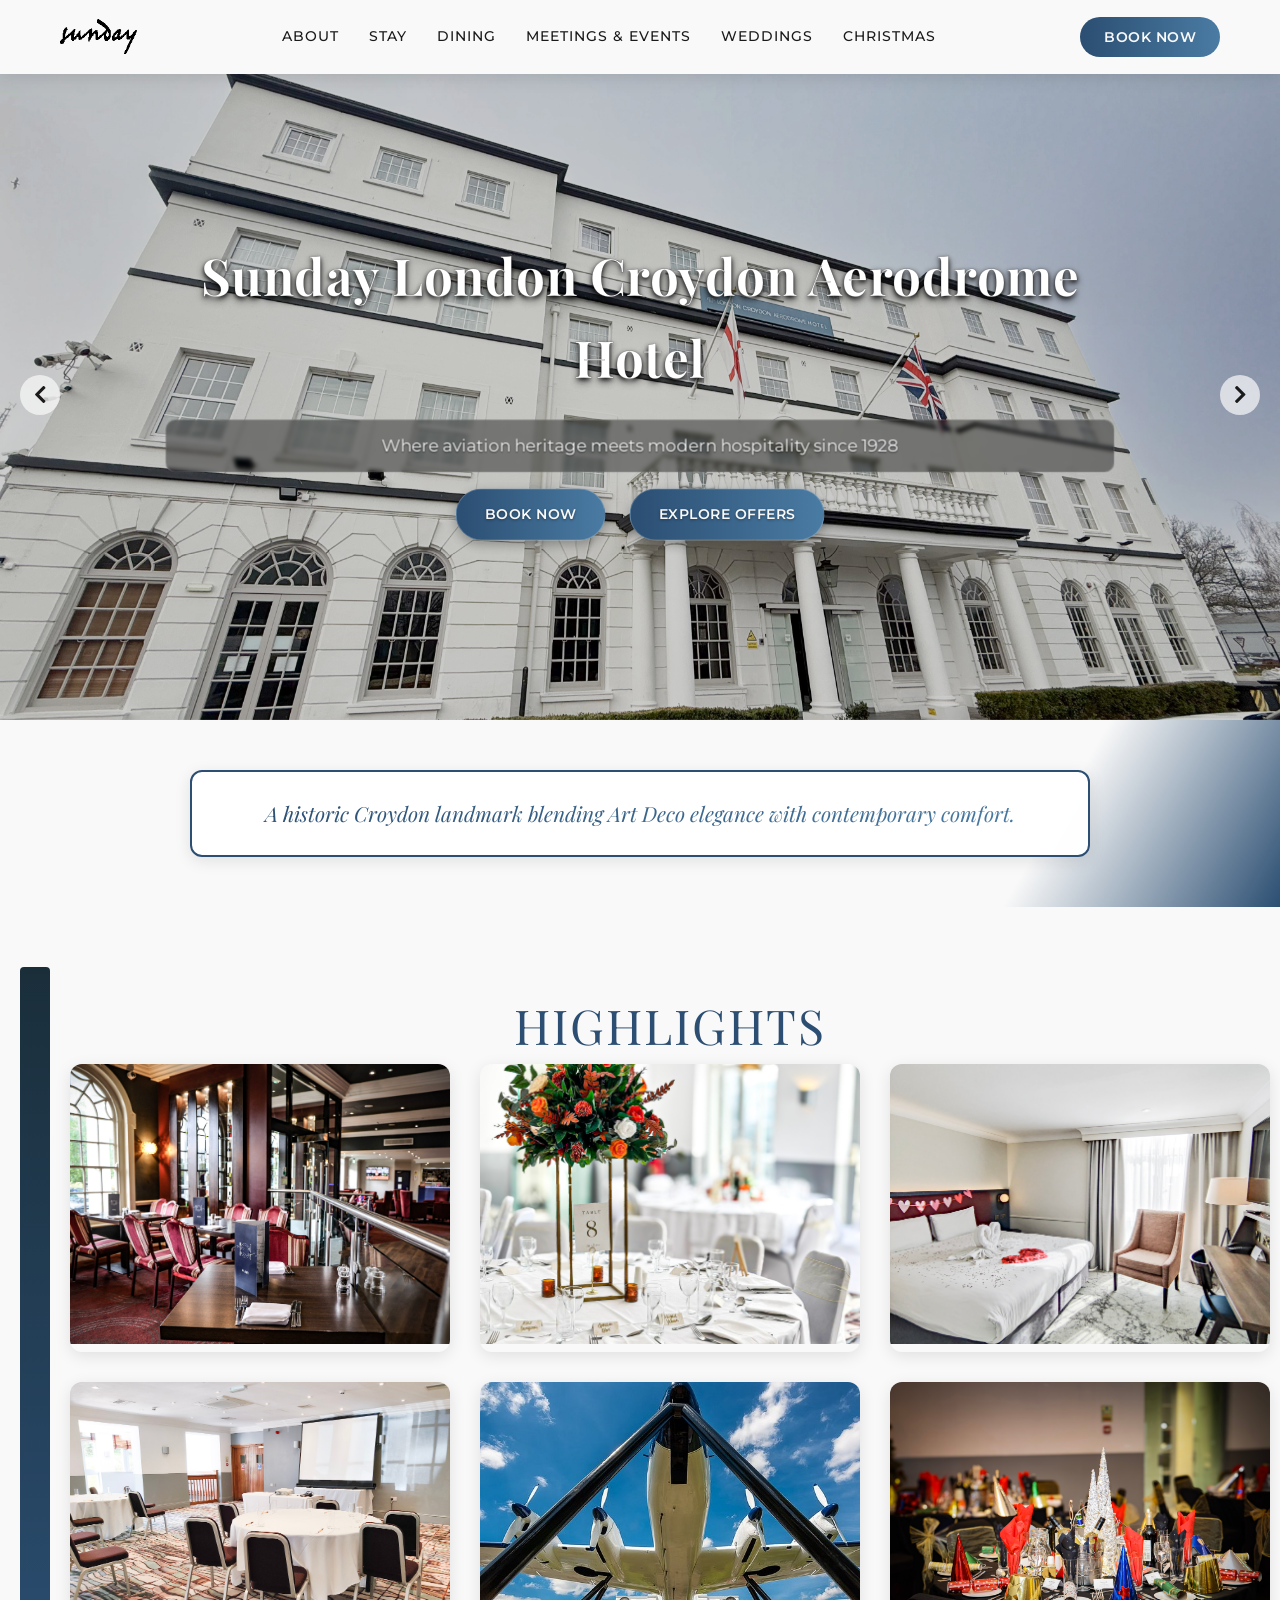
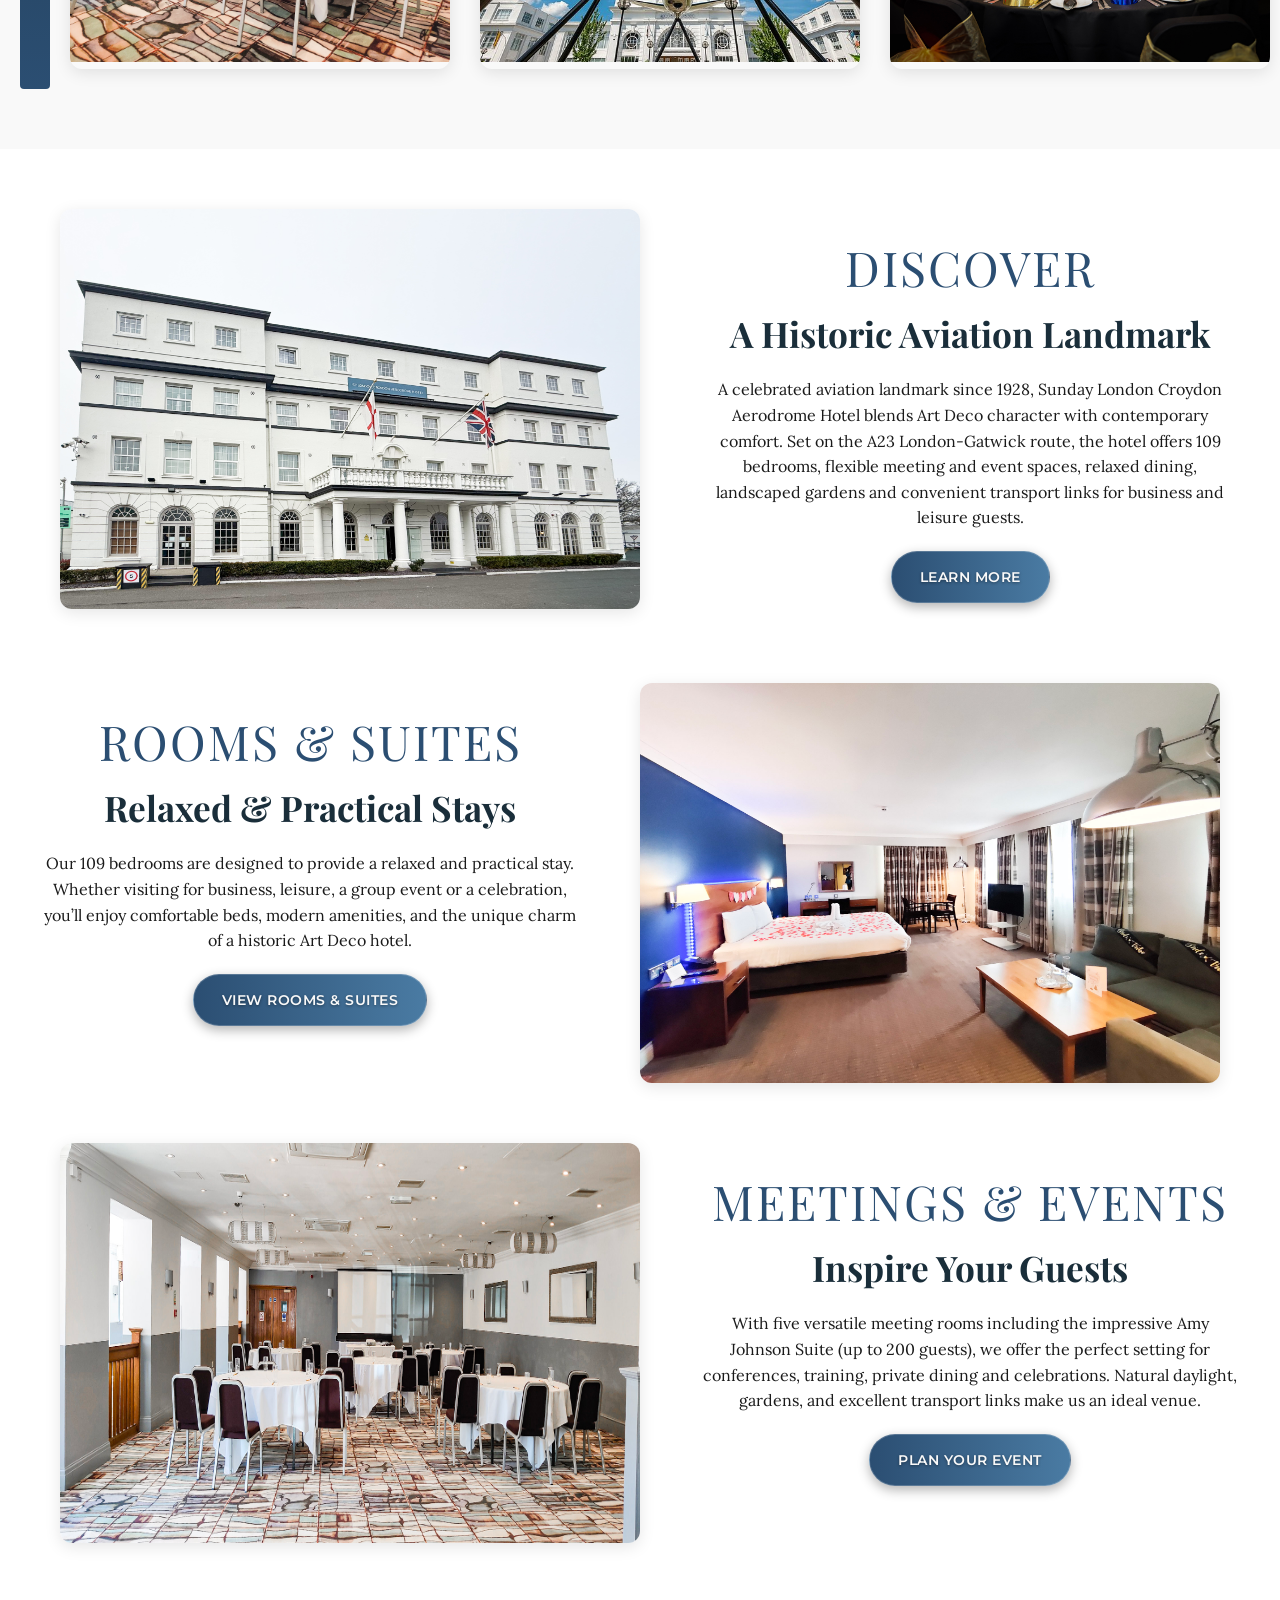
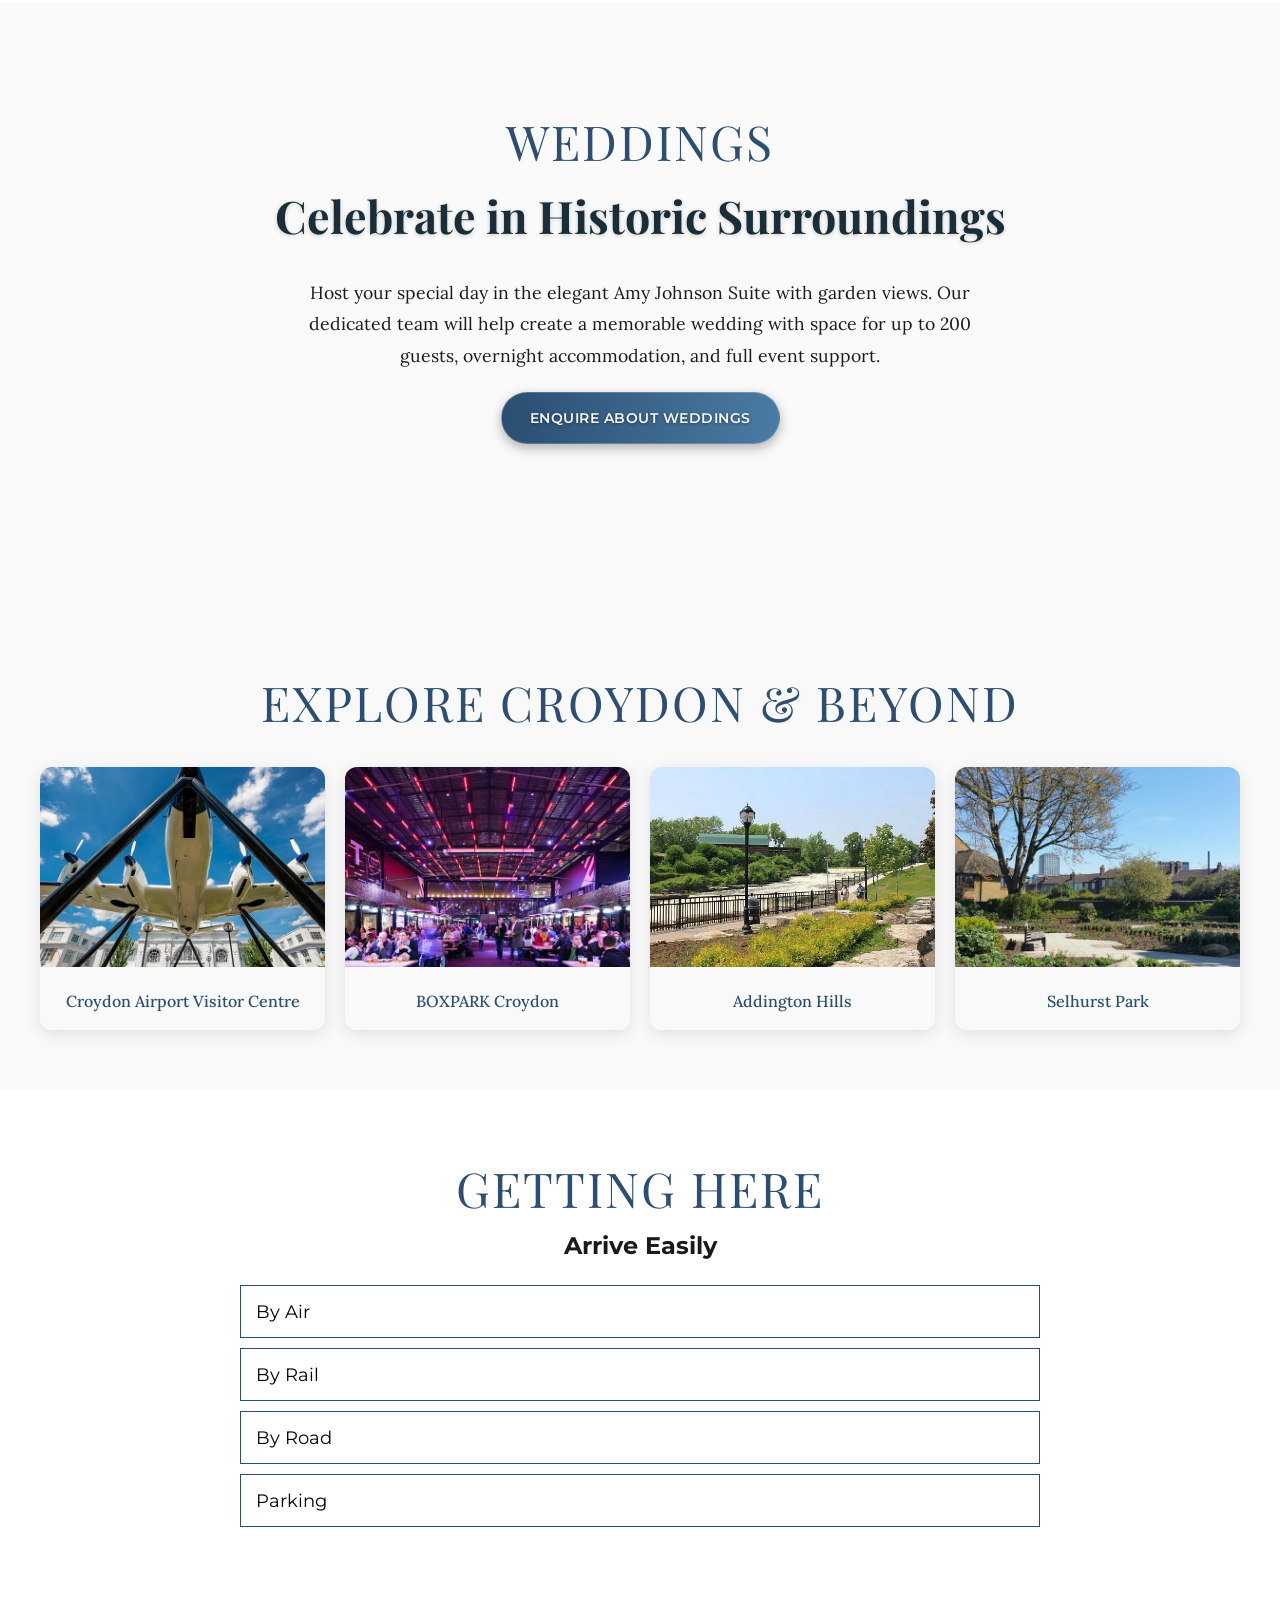
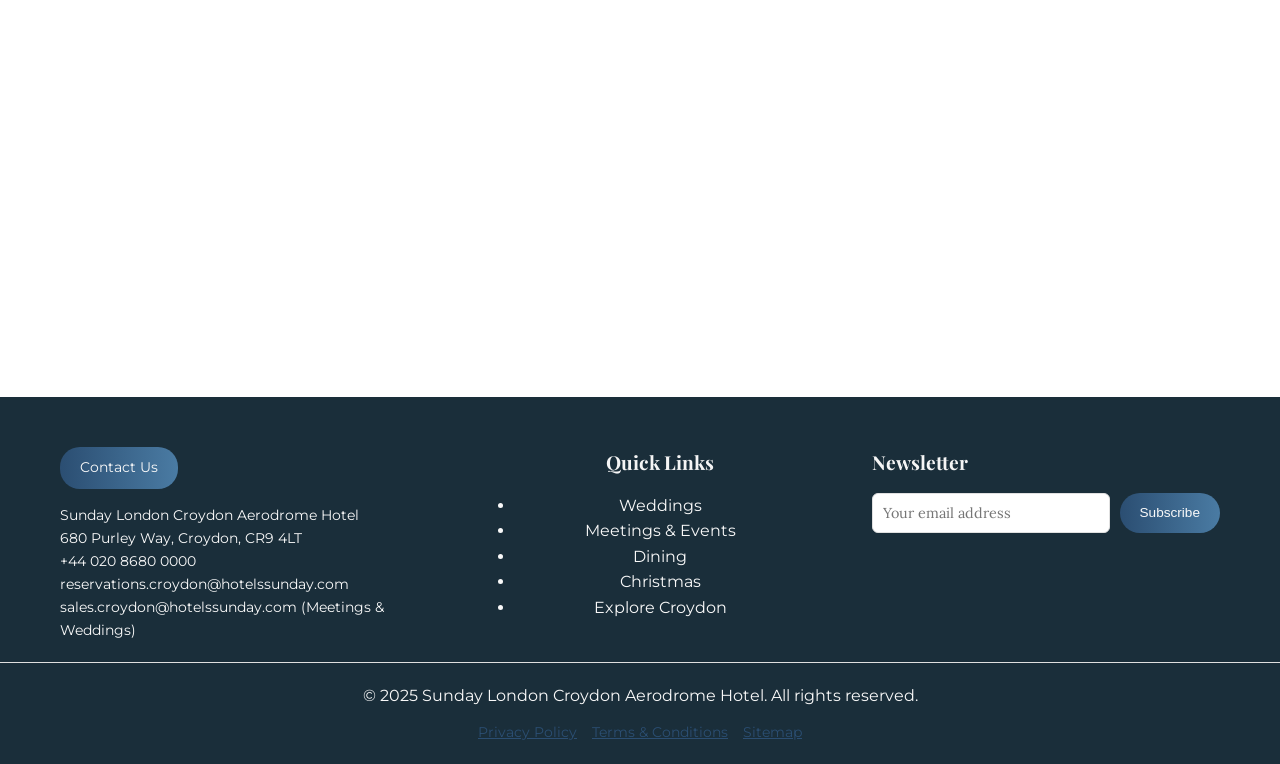
==== index.html @ bb09ae64 "upload" ====
<!doctype html>
<html lang="en">
  <head>
    <meta charset="UTF-8" />
    <meta name="viewport" content="width=device-width, initial-scale=1.0" />
    <meta
      name="description"
      content="Sunday London Croydon Aerodrome Hotel - Historic Art Deco hotel in Croydon since 1928. 109 bedrooms, meetings, events, weddings, dining & excellent transport links to London and Gatwick."
    />
    <meta
      name="keywords"
      content="Sunday London Croydon Aerodrome Hotel, Aerodrome Hotel Croydon, Art Deco Hotel Croydon, Hotels near Gatwick, Meeting Rooms Croydon, Weddings Croydon, Croydon Airport Hotel"
    />
    <meta name="author" content="Sunday London Croydon Aerodrome Hotel" />
    <meta name="robots" content="index, follow" />

    <title>Sunday London Croydon Aerodrome Hotel</title>

    <link rel="stylesheet" href="styles.css" />
    <link
      rel="stylesheet"
      href="https://cdnjs.cloudflare.com/ajax/libs/font-awesome/5.15.4/css/all.min.css"
    />
    <link rel="preconnect" href="https://fonts.googleapis.com" />
    <link rel="preconnect" href="https://fonts.gstatic.com" crossorigin />
    <link
      href="https://fonts.googleapis.com/css2?family=Montserrat:wght@400;500;700&family=Playfair+Display:wght@600&family=Lora:wght@400;500&display=swap"
      rel="stylesheet"
    />

    <!-- Google Analytics -->
    <script
      async
      src="https://www.googletagmanager.com/gtag/js?id=G-XXXXXXXXXX"
    ></script>
    <script>
      window.dataLayer = window.dataLayer || [];
      function gtag() {
        dataLayer.push(arguments);
      }
      gtag("js", new Date());
      gtag("config", "G-XXXXXXXXXX");
    </script>

    <!-- Structured Data -->
    <script type="application/ld+json">
      {
        "@context": "https://schema.org",
        "@type": "Hotel",
        "name": "Sunday London Croydon Aerodrome Hotel",
        "description": "Historic Art Deco hotel in Croydon offering 109 bedrooms, dining, meeting & event spaces.",
        "address": {
          "@type": "PostalAddress",
          "streetAddress": "680 Purley Way",
          "addressLocality": "Croydon",
          "addressRegion": "London",
          "postalCode": "CR9 4LT",
          "addressCountry": "UK"
        },
        "telephone": "+44 020 8680 0000",
        "email": "reservations.croydon@hotelssunday.com",
        "url": "https://aerodromehotel.booksundays.com/"
      }
    </script>
  </head>
  <body>
    <!-- Preloader -->
    <div class="preloader">
      <div class="loader"></div>
    </div>

    <!-- Header -->
    <header class="site-header">
      <div class="header-container">
        <div class="logo">
          <a href="index.html">
            <img
              src="images/output-onlinepngtools.png"
              alt="Sunday London Croydon Aerodrome Hotel Logo"
              loading="lazy"
            />
          </a>
        </div>
        <div class="nav-container">
          <nav class="main-navigation" aria-label="Main Navigation">
            <ul class="nav-menu">
              <li class="has-dropdown">
                <a href="#about" aria-haspopup="true" aria-expanded="false"
                  >About</a
                >
                <ul class="dropdown-menu">
                  <li><a href="about.html">Our Story</a></li>
                  <li><a href="contact.html">Contact Us</a></li>
                  <li><a href="gallery.html">Gallery</a></li>
                  <li><a href="explore.html">Explore</a></li>
                </ul>
              </li>
              <li class="has-dropdown">
                <a href="#stay" aria-haspopup="true" aria-expanded="false"
                  >Stay</a
                >
                <ul class="dropdown-menu">
                  <li><a href="rooms.html">Rooms & Suites</a></li>
                </ul>
              </li>
              <li><a href="dining.html">Dining</a></li>
              <li><a href="meetings.html">Meetings & Events</a></li>
              <li><a href="weddings.html">Weddings</a></li>
              <li><a href="christmas.html">Christmas</a></li>
            </ul>
          </nav>
        </div>
        <div class="nav-book">
          <a
            href="https://booking.emea.hkclients.com/..."
            class="btn-book"
            onclick="
              gtag('event', 'click', {
                event_category: 'Button',
                event_label: 'Book Now',
              })
            "
          >
            Book Now
          </a>
        </div>
        <div
          class="mobile-menu-toggle"
          role="button"
          aria-label="Toggle navigation"
          tabindex="0"
        >
          <span></span><span></span><span></span>
        </div>
      </div>
    </header>

    <!-- Hero Slider -->
    <section id="home" class="hero-slider">
      <div class="slider-container">
        <div class="slide active" data-zoom="active">
          <img
            src="images/Hotel Exterior/Aerodrome Exterior.jpeg"
            alt="Historic Art Deco facade of Sunday London Croydon Aerodrome Hotel"
            loading="lazy"
          />
          <div class="slide-content">
            <h1>Sunday London Croydon Aerodrome Hotel</h1>
            <p>Where aviation heritage meets modern hospitality since 1928</p>
            <a
              href="https://booking.emea.hkclients.com/..."
              class="btn-primary"
              onclick="
                gtag('event', 'click', {
                  event_category: 'Button',
                  event_label: 'Book Now',
                })
              "
              >Book Now</a
            >
            <a href="offers.html" class="btn-primary">Explore Offers</a>
          </div>
        </div>
        <div class="slide" data-zoom>
          <img
            src="images/Amy Johnson Suite/AJ Cabaret set-up/1-IMG_20250701_134028.jpg"
            alt="Amy Johnson Suite Event Space"
            loading="lazy"
          />
          <div class="slide-content">
            <h1>Flexible Event Spaces</h1>
            <p>From intimate meetings to grand celebrations up to 200 guests</p>
            <a href="meetings.html" class="btn-primary">Plan Your Event</a>
          </div>
        </div>
        <div class="slide" data-zoom>
          <img
            src="images/Restaurant/Restaurant 1.jpg"
            alt="Restaurant & Lounge"
            loading="lazy"
          />
          <div class="slide-content">
            <h1>Modern British Dining</h1>
            <p>Relaxed all-day dining in historic surroundings</p>
            <a href="dining.html" class="btn-primary">Explore Dining</a>
          </div>
        </div>
      </div>
      <div class="slider-controls">
        <button class="prev-slide" aria-label="Previous slide">
          <i class="fas fa-chevron-left"></i>
        </button>
        <button class="next-slide" aria-label="Next slide">
          <i class="fas fa-chevron-right"></i>
        </button>
      </div>
      <div class="slider-dots"></div>
    </section>

    <!-- Transition Quote -->
    <section class="section-transition-quote">
      <div class="quote-box">
        <p class="quote-text">
          A historic Croydon landmark blending Art Deco elegance with
          contemporary comfort.
        </p>
      </div>
    </section>

    <!-- Highlights -->
    <section id="explore" class="highlights-showcase">
      <div class="section-label">Highlights</div>
      <div class="highlight-grid">
        <a href="dining.html" class="highlight-card">
          <img
            src="images/Restaurant/45-080A8948.jpg"
            alt="Dining at Aerodrome Hotel"
            loading="lazy"
          />
          <div class="highlight-overlay">
            <h3 class="highlight-title">Dining</h3>
          </div>
        </a>
        <a href="weddings.html" class="highlight-card">
          <img
            src="images/Amy Johnson Suite/AJ Weddings & Parties/Amy Johnson Suite Wedding Decor.jpg"
            alt="Weddings"
            loading="lazy"
          />
          <div class="highlight-overlay">
            <h3 class="highlight-title">Weddings</h3>
          </div>
        </a>
        <a href="rooms.html" class="highlight-card">
          <img
            src="images/Bedrooms/1-IMG_20250526_090211.jpg"
            alt="Rooms & Suites"
            loading="lazy"
          />
          <div class="highlight-overlay">
            <h3 class="highlight-title">Rooms & Suites</h3>
          </div>
        </a>
        <a href="meetings.html" class="highlight-card">
          <img
            src="images/Amy Johnson Suite/AJ Cabaret set-up/12-IMG_20250701_133549.jpg"
            alt="Meetings & Events"
            loading="lazy"
          />
          <div class="highlight-overlay">
            <h3 class="highlight-title">Events</h3>
          </div>
        </a>
        <a href="explore.html" class="highlight-card">
          <img
            src="images/croydon-airport.jpg"
            alt="Local Attractions"
            loading="lazy"
          />
          <div class="highlight-overlay">
            <h3 class="highlight-title">Explore Croydon</h3>
          </div>
        </a>
        <a href="christmas.html" class="highlight-card">
          <img
            src="images/Hotel during Christmas time/Christams decor.jpg"
            alt="Christmas Events"
            loading="lazy"
          />
          <div class="highlight-overlay">
            <h3 class="highlight-title">Christmas Events</h3>
          </div>
        </a>
      </div>
    </section>

    <!-- About Section -->
    <section class="magazine-section" id="about">
      <div class="single-banner">
        <img
          src="images/Hotel Exterior/London Croydon Aerodrome Hotel.jpeg"
          alt="Sunday London Croydon Aerodrome Hotel Exterior"
          loading="lazy"
        />
      </div>
      <div class="magazine-content">
        <div class="section-label">Discover</div>
        <h2>A Historic Aviation Landmark</h2>
        <p>
          A celebrated aviation landmark since 1928, Sunday London Croydon
          Aerodrome Hotel blends Art Deco character with contemporary comfort.
          Set on the A23 London-Gatwick route, the hotel offers 109 bedrooms,
          flexible meeting and event spaces, relaxed dining, landscaped gardens
          and convenient transport links for business and leisure guests.
        </p>
        <a href="about.html" class="btn-primary">Learn More</a>
      </div>
    </section>

    <!-- Rooms Section -->
    <section class="magazine-section reverse" id="rooms">
      <div class="single-banner">
        <img
          src="images/Bedrooms/5-IMG_20250526_092133.jpg"
          alt="Comfortable Hotel Rooms"
          loading="lazy"
        />
      </div>
      <div class="magazine-content">
        <div class="section-label">Rooms & Suites</div>
        <h2>Relaxed & Practical Stays</h2>
        <p>
          Our 109 bedrooms are designed to provide a relaxed and practical stay.
          Whether visiting for business, leisure, a group event or a
          celebration, you’ll enjoy comfortable beds, modern amenities, and the
          unique charm of a historic Art Deco hotel.
        </p>
        <a href="rooms.html" class="btn-primary">View Rooms & Suites</a>
      </div>
    </section>

    <!-- Meetings & Events -->
    <section class="magazine-section" id="events">
      <div class="single-banner">
        <img
          src="images/Amy Johnson Suite/AJ Cabaret set-up/4-IMG_20250701_133920.jpg"
          alt="Amy Johnson Suite"
          loading="lazy"
        />
      </div>
      <div class="magazine-content">
        <div class="section-label">Meetings & Events</div>
        <h2>Inspire Your Guests</h2>
        <p>
          With five versatile meeting rooms including the impressive Amy Johnson
          Suite (up to 200 guests), we offer the perfect setting for
          conferences, training, private dining and celebrations. Natural
          daylight, gardens, and excellent transport links make us an ideal
          venue.
        </p>
        <a href="meetings.html" class="btn-primary">Plan Your Event</a>
      </div>
    </section>

    <!-- Weddings Section -->
    <section class="wedding-section" id="weddings">
      <div class="wedding-content">
        <div class="section-label">Weddings</div>
        <h2>Celebrate in Historic Surroundings</h2>
        <p>
          Host your special day in the elegant Amy Johnson Suite with garden
          views. Our dedicated team will help create a memorable wedding with
          space for up to 200 guests, overnight accommodation, and full event
          support.
        </p>
        <a href="weddings.html" class="btn-primary">Enquire About Weddings</a>
      </div>
    </section>

    <!-- Things To Do -->
    <section id="things" class="things-section">
      <div class="section-label">Explore Croydon & Beyond</div>
      <br />
      <div class="things-grid">
        <div class="thing-card">
          <img
            src="images/croydon-airport.jpg"
            alt="Croydon Airport Visitor Centre"
            loading="lazy"
          />
          <div class="thing-info">
            <a href="#" target="_blank">Croydon Airport Visitor Centre</a>
          </div>
        </div>
        <div class="thing-card">
          <img
            src="images/BOXPARK Croydon.jpg"
            alt="BOXPARK Croydon"
            loading="lazy"
          />
          <div class="thing-info">
            <a href="#" target="_blank">BOXPARK Croydon</a>
          </div>
        </div>
        <div class="thing-card">
          <img
            src="images/Addington Hills.jpg"
            alt="Addington Hills"
            loading="lazy"
          />
          <div class="thing-info">
            <a href="#" target="_blank">Addington Hills</a>
          </div>
        </div>
        <div class="thing-card">
          <img
            src="images/Selhurst Park.jpg"
            alt="Crystal Palace FC"
            loading="lazy"
          />
          <div class="thing-info">
            <a href="#" target="_blank">Selhurst Park</a>
          </div>
        </div>
      </div>
    </section>

    <!-- Transportation -->
    <section class="transportation-section" id="find-us">
      <div class="section-label">Getting Here</div>
      <h2>Arrive Easily</h2>
      <div class="transport-accordion">
        <div class="accordion-item">
          <button class="accordion-toggle" aria-expanded="false">By Air</button>
          <div class="accordion-content">
            <p>
              London Gatwick Airport – approx. 18 miles / 25 minutes by car.
            </p>
          </div>
        </div>
        <div class="accordion-item">
          <button class="accordion-toggle" aria-expanded="false">
            By Rail
          </button>
          <div class="accordion-content">
            <p>Waddon Station (12-min walk) • East Croydon Station (2 miles)</p>
          </div>
        </div>
        <div class="accordion-item">
          <button class="accordion-toggle" aria-expanded="false">
            By Road
          </button>
          <div class="accordion-content">
            <p>
              Directly on the A23 London-Gatwick route. M25 Junction 7
              accessible.
            </p>
          </div>
        </div>
        <div class="accordion-item">
          <button class="accordion-toggle" aria-expanded="false">
            Parking
          </button>
          <div class="accordion-content">
            <p>75 parking spaces available on site.</p>
          </div>
        </div>
      </div>
    </section>

    <!-- Map -->
    <section class="map-container">
      <iframe
        src="https://www.google.com/maps/embed?pb=!1m18!1m12!1m3!1d2489.5!2d-0.118!3d51.38!2m3!1f0!2f0!3f0!3m2!1i1024!2i768!4f13.1!3m3!1m2!1s0x4876063b0b0b0b0b%3A0x1234567890abcdef!2s680%20Purley%20Way%2C%20Croydon%20CR9%204LT!5e0!3m2!1sen!2suk!4v1740000000000"
        width="600"
        height="450"
        style="border: 0"
        allowfullscreen=""
        loading="lazy"
      ></iframe>
    </section>

    <!-- Footer -->
    <footer class="site-footer" id="contact">
      <div class="footer-columns">
        <div class="footer-column contact-column">
          <a href="contact.html" class="footer-button">Contact Us</a>
          <address>
            Sunday London Croydon Aerodrome Hotel<br />
            680 Purley Way, Croydon, CR9 4LT<br />
            <a href="tel:+442086800000">+44 020 8680 0000</a><br />
            <a href="mailto:reservations.croydon@hotelssunday.com"
              >reservations.croydon@hotelssunday.com</a
            ><br />
            <a href="mailto:sales.croydon@hotelssunday.com"
              >sales.croydon@hotelssunday.com</a
            >
            (Meetings & Weddings)
          </address>
        </div>
        <div class="footer-column quick-links-column">
          <h4>Quick Links</h4>
          <ul>
            <li><a href="weddings.html">Weddings</a></li>
            <li><a href="meetings.html">Meetings & Events</a></li>
            <li><a href="dining.html">Dining</a></li>
            <li><a href="christmas.html">Christmas</a></li>
            <li><a href="explore.html">Explore Croydon</a></li>
          </ul>
        </div>
        <div class="footer-column newsletter">
          <h4>Newsletter</h4>
          <form
            action="https://formsubmit.co/sales.croydon@hotelssunday.com"
            method="POST"
            class="newsletter-form"
          >
            <input
              type="email"
              name="email"
              placeholder="Your email address"
              required
              aria-label="Your Email"
            />
            <button type="submit">Subscribe</button>
            <input type="hidden" name="_captcha" value="false" />
            <input
              type="hidden"
              name="_next"
              value="https://aerodromehotel.booksundays.com/newsletter?subscribed=true"
            />
          </form>
        </div>
      </div>
      <div class="footer-bottom">
        <p>
          © 2025 Sunday London Croydon Aerodrome Hotel. All rights reserved.
        </p>
        <ul class="footer-legal">
          <li><a href="privacy.html">Privacy Policy</a></li>
          <li><a href="terms.html">Terms & Conditions</a></li>
          <li><a href="sitemap.html">Sitemap</a></li>
        </ul>
      </div>
    </footer>

    <script src="script.js"></script>
  </body>
</html>
---- styles.css ----
:root {
  --primary-color: #2b4e72;
  --secondary-color: #1a2e3a;
  --accent-color: #d4a373;
  --light-color: #f9f9f9;
  --dark-color: #1a1a1a;
  --border-color: #e0e0e0;
  --transition: all 0.3s ease;
  --shadow-light: 0 4px 16px rgba(0, 0, 0, 0.1);
  --shadow-dark: 0 8px 24px rgba(0, 0, 0, 0.2);
  --header-height: 60px;
}

@import url('https://fonts.googleapis.com/css2?family=Montserrat:wght@400;500;700&family=Playfair+Display:wght@600&family=Lora:wght@400;500&display=swap');

* {
  margin: 0;
  padding: 0;
  box-sizing: border-box;
}

html, body {
  width: 100%;
  max-width: 100vw;
  overflow-x: hidden;
  scroll-behavior: smooth;
}

body {
  font-family: 'Montserrat', sans-serif;
  font-weight: 400;
  font-size: 1rem;
  line-height: 1.6;
  color: var(--dark-color);
  background: white;
  background-attachment: fixed;
  position: relative;
}

/* Preloader */
.preloader {
  position: fixed;
  top: 0;
  left: 0;
  width: 100%;
  height: 100%;
  background: var(--light-color);
  display: flex;
  align-items: center;
  justify-content: center;
  z-index: 9999;
  transition: opacity 0.5s ease;
}

.preloader.hidden {
  opacity: 0;
  pointer-events: none;
}

.loader {
  width: 50px;
  height: 50px;
  border: 5px solid var(--primary-color);
  border-top-color: transparent;
  border-radius: 50%;
  animation: spin 1s linear infinite;
}

@keyframes spin {
  to { transform: rotate(360deg); }
}

/* Header */
.site-header {
  position: fixed;
  top: 0;
  left: 0;
  width: 100%;
  z-index: 1000;
  background: var(--light-color);
  box-shadow: var(--shadow-light);
  transition: var(--transition);
}

.site-header.scrolled {
  background: rgba(249, 249, 249, 0.95);
  backdrop-filter: blur(10px);
}

.header-container {
  display: flex;
  align-items: stretch;
  max-width: 1200px;
  margin: 0 auto;
  padding: 12px 20px;
}

.logo {
  flex: 0 0 auto;
  display: flex;
  align-items: center;
}

.logo img {
  max-height: 35px;
  width: auto;
  object-fit: contain;
  transition: var(--transition);
  margin-top: 7px;
}

.logo img:hover {
  transform: scale(1.1);
  filter: brightness(1.1);
}

.nav-container {
  flex: 1;
  display: flex;
  align-items: center;
  justify-content: center;
}

.nav-menu {
  display: flex;
  list-style: none;
  gap: 30px;
  margin: 0;
  padding: 0;
  align-items: center;
}

.main-navigation ul li a {
  color: var(--dark-color);
  font-weight: 500;
  font-size: 0.9rem;
  text-transform: uppercase;
  letter-spacing: 1px;
  text-decoration: none;
  position: relative;
  display: flex;
  align-items: center;
  height: 100%;
}

.main-navigation ul li a::after {
  content: '';
  position: absolute;
  bottom: -4px;
  left: 0;
  width: 0;
  height: 2px;
  background: var(--primary-color);
  transition: var(--transition);
}

.main-navigation ul li a:hover::after,
.main-navigation ul li a:focus::after {
  width: 100%;
}

.nav-menu li.has-dropdown {
  position: relative;
}

.nav-menu li .dropdown-menu {
  display: none;
  position: absolute;
  top: 100%;
  left: 0;
  background: var(--light-color);
  border: 1px solid var(--border-color);
  min-width: 200px;
  border-radius: 8px;
  box-shadow: var(--shadow-light);
  z-index: 999;
  transform: translateY(10px);
  opacity: 0;
  transition: all 0.4s ease;
  flex-direction: column;
  align-items: flex-start;
  padding: 10px 0;
}

.nav-menu li.has-dropdown:hover .dropdown-menu,
.nav-menu li.has-dropdown:focus-within .dropdown-menu {
  display: flex;
  transform: translateY(0);
  opacity: 1;
}

.nav-menu li .dropdown-menu li {
  width: 100%;
}

.nav-menu li .dropdown-menu a {
  display: block;
  padding: 12px 20px;
  color: var(--dark-color);
  font-weight: 400;
  font-size: 0.85rem;
  text-transform: none;
  letter-spacing: 0.5px;
  transition: var(--transition);
}

.nav-menu li .dropdown-menu a:hover,
.nav-menu li .dropdown-menu a:focus {
  background: var(--accent-color);
  color: var(--light-color);
}

.nav-book {
  display: flex;
  align-items: center;
  margin-left: auto;
}

.nav-book a.btn-book {
  background: linear-gradient(90deg, var(--primary-color), #4a7ba3);
  color: var(--light-color);
  font-size: 0.87rem;
  font-weight: 600;
  text-transform: uppercase;
  letter-spacing: 0.5px;
  text-decoration: none;
  border: none;
  padding: 12px 24px;
  border-radius: 24px;
  position: relative;
  overflow: hidden;
  z-index: 1;
  transition: var(--transition);
  display: flex;
  align-items: center;
  height: 40px;
}

.nav-book a.btn-book:hover,
.nav-book a.btn-book:focus {
  background: linear-gradient(90deg, var(--accent-color), #e8c2a3);
  color: var(--dark-color);
  transform: translateY(-3px);
  box-shadow: var(--shadow-dark);
}

/* Mobile Menu Toggle */
.mobile-menu-toggle {
  display: none;
  flex-direction: column;
  justify-content: center;
  cursor: pointer;
  z-index: 1001;
  width: 40px;
  height: 40px;
  padding: 0;
  margin-left: 10px;
}

.mobile-menu-toggle span {
  width: 30px;
  height: 4px;
  background: var(--accent-color);
  margin: 4px 0;
  transition: var(--transition);
}

.mobile-menu-toggle.active span:nth-child(1) {
  transform: rotate(45deg) translate(5px, 5px);
}

.mobile-menu-toggle.active span:nth-child(2) {
  opacity: 0;
}

.mobile-menu-toggle.active span:nth-child(3) {
  transform: rotate(-45deg) translate(5px, -5px);
}

/* Hero Slider */
.hero-slider {
  position: relative;
  height: calc(100vh - 60px);
  max-height: 650px;
  margin-top: 70px;
  overflow: hidden;
}

.slider-container {
  height: 100%;
  width: 100%;
  position: relative;
}

.slide {
  position: absolute;
  top: 0;
  left: 0;
  width: 100%;
  height: 100%;
  display: none;
  will-change: transform;
}

.slide.active {
  display: block;
}

.slide img {
  width: 100%;
  height: 100%;
  object-fit: cover;
  object-position: center;
  transform: scale(1.05);
  transition: transform 4s ease-in-out;
  will-change: transform;
  image-rendering: -webkit-optimize-contrast;
  image-rendering: crisp-edges;
}

.slide.active img {
  transform: scale(1);
}

.slide::after {
  content: "";
  position: absolute;
  top: 0;
  left: 0;
  width: 100%;
  height: 100%;
  background: rgba(0, 0, 0, 0.2);
  z-index: 1;
}

.slide-content {
  position: absolute;
  top: 38%;
  left: 50%;
  transform: translate(-50%, -30%);
  text-align: center;
  color: var(--light-color);
  width: 999px;
  padding: 25px;
  z-index: 2;
}

.slide-content h1 {
  font-family: 'Playfair Display', serif;
  font-size: clamp(2.5rem, 5vw, 3.2rem);
  font-weight: 700;
  margin-bottom: 20px;
  color: #fff;
  text-align: center;
  text-shadow: 
    0 2px 4px rgba(0, 0, 0, 0.8),
    0 4px 8px rgba(0, 0, 0, 0.6);
  letter-spacing: 0.5px;
  -webkit-text-stroke: 0.5px rgba(0, 0, 0, 0.3);
}

.slide-content p {
  font-family: 'Montserrat', sans-serif;
  font-size: clamp(0.9rem, 1.8vw, 1.05rem);
  background: rgba(0, 0, 0, 0.4);
  color: #f2f2f2;
  padding: 0.75rem 1.25rem;
  border-radius: 10px;
  margin-bottom: 16px;
  line-height: 1.6;
  border: 1px solid rgba(255, 255, 255, 0.15);
  text-shadow: 0 1px 2px rgba(0, 0, 0, 0.6);
  backdrop-filter: blur(2px);
}

.btn-primary {
  margin: 0 10px;
  display: inline-block;
  background: linear-gradient(90deg, var(--primary-color), #4a7ba3);
  color: var(--light-color);
  text-shadow: 0 1px 3px rgba(0, 0, 0, 0.4);
  padding: 14px 28px;
  border-radius: 28px;
  font-size: 0.875rem;
  font-weight: 600;
  text-transform: uppercase;
  letter-spacing: 0.5px;
  box-shadow: 0 4px 12px rgba(0, 0, 0, 0.3);
  border: 1px solid rgba(255, 255, 255, 0.2);
  text-decoration: none;
  transition: var(--transition);
}

.btn-primary:hover,
.btn-primary:focus {
  background: linear-gradient(90deg, var(--accent-color), #e8c2a3);
  color: var(--dark-color);
  transform: translateY(-3px);
  box-shadow: var(--shadow-dark);
}

.slider-controls {
  position: absolute;
  top: 50%;
  width: 100%;
  display: flex;
  justify-content: space-between;
  padding: 0 20px;
  transform: translateY(-50%);
}

.slider-controls button {
  background: rgba(249, 249, 249, 0.7);
  border: none;
  width: 40px;
  height: 40px;
  border-radius: 50%;
  cursor: pointer;
  font-size: 1.25rem;
  color: var(--dark-color);
  transition: var(--transition);
}

.slider-controls button:hover,
.slider-controls button:focus {
  background: var(--light-color);
}

.slider-dots {
  position: absolute;
  bottom: 20px;
  left: 50%;
  transform: translateX(-50%);
  display: flex;
  gap: 8px;
}

.dot {
  width: 10px;
  height: 10px;
  border-radius: 50%;
  background: rgba(249, 249, 249, 0.5);
  cursor: pointer;
  transition: var(--transition);
}

.dot.active {
  background: var(--light-color);
}

/* Section Transition Quote */
.section-transition-quote {
  padding: 50px 20px;
  background: linear-gradient(120deg, var(--light-color) 80%, var(--primary-color) 100%);
  text-align: center;
  position: relative;
  overflow: hidden;
}

.quote-box {
  max-width: 900px;
  margin: 0 auto;
  padding: 25px;
  background: rgba(255, 255, 255, 0.95);
  border-radius: 12px;
  box-shadow: var(--shadow-light);
  border: 2px solid var(--primary-color);
  backdrop-filter: blur(4px);
}

.quote-text {
  font-family: 'Playfair Display', serif;
  font-size: clamp(1rem, 2vw, 1.3rem);
  font-style: italic;
  background: linear-gradient(90deg, var(--primary-color), #4a7ba3);
  background-clip: text;
  -webkit-background-clip: text;
  color: transparent;
}

/* Highlights Showcase */
.highlights-showcase {
  padding: 80px 0 80px 60px;
  background: var(--light-color);
  position: relative;
}

.highlights-showcase::before {
  content: "";
  position: absolute;
  top: 60px;
  left: 20px;
  width: 30px;
  height: calc(100% - 120px);
  background: linear-gradient(180deg, var(--secondary-color), var(--primary-color));
  border-radius: 4px;
}

.section-label {
  font-family: 'Playfair Display', serif;
  font-size: 3rem;
  color: var(--primary-color);
  text-transform: uppercase;
  letter-spacing: 2px;
  text-align: center;
}

.highlight-grid {
  display: grid;
  grid-template-columns: repeat(auto-fit, minmax(280px, 1fr));
  gap: 30px;
  max-width: 1200px;
  margin: 0 auto;
}

.highlight-card {
  border-radius: 12px;
  overflow: hidden;
  box-shadow: var(--shadow-light);
  transition: var(--transition);
  position: relative;
}

.highlight-card:hover {
  transform: translateY(-10px) rotate(2deg);
  box-shadow: var(--shadow-dark);
}

.highlight-card img {
  width: 100%;
  height: 280px;
  object-fit: cover;
  transition: transform 0.5s ease;
}

.highlight-card:hover img {
  transform: scale(1.1);
}

.highlight-overlay {
  position: absolute;
  inset: 0;
  background: linear-gradient(180deg, rgba(43, 78, 114, 0.7), rgba(0, 0, 0, 0.5));
  opacity: 0;
  display: flex;
  align-items: center;
  justify-content: center;
  transition: var(--transition);
}

.highlight-card:hover .highlight-overlay {
  opacity: 1;
}

.highlight-title {
  font-family: 'Playfair Display', serif;
  font-size: clamp(1.3rem, 2vw, 1.6rem);
  color: var(--light-color);
  text-align: center;
}

/* Magazine Sections */
.magazine-section {
  display: flex;
  align-items: flex-start;
  max-width: 1200px;
  margin: 60px auto;
  padding: 0 20px;
  gap: 40px;
}

.magazine-section.reverse {
  flex-direction: row-reverse;
}

.single-banner {
  flex: 0 0 50%; 
  position: relative;
}

.single-banner img {
  width: 100%;
  height: 400px; 
  object-fit: fill; 
  object-position: center;
  border-radius: 12px;
  box-shadow: var(--shadow-light);
  image-rendering: auto; 
  display: block; 
}

.magazine-content {
  flex: 0 0 50%;
  padding: 20px;
  text-align: center;
}

.magazine-content h2 {
  font-family: 'Playfair Display', serif;
  font-size: clamp(1.8rem, 3vw, 2.2rem);
  color: var(--secondary-color);
  margin-bottom: 15px;
}

.magazine-content p {
  font-family: 'Lora', serif;
  font-size: 1rem;
  color: var(--dark-color);
  margin-bottom: 20px;
}

/* Wedding Section */
/* Wedding Section */
.wedding-section {
  padding: 100px 20px;
  background: url('https://images.unsplash.com/photo-1519225421980-715cb0215aed?ixlib=rb-4.0.3&auto=format&fit=crop&w=1920&q=80') no-repeat center center/cover;
  background-attachment: fixed;
  position: relative;
  overflow: hidden;
  /* min-height: 800px; */
}

.wedding-section::before {
  content: '';
  position: absolute;
  top: 0;
  left: 0;
  width: 100%;
  height: 100%;
  background: linear-gradient(180deg, rgba(249, 249, 249, 0.85), rgba(249, 249, 249, 0.9));
  z-index: 1;
}

.wedding-content {
  max-width: 900px;
  margin: 0 auto 60px;
  text-align: center;
  position: relative;
  z-index: 2;
}

.wedding-content h2 {
  font-family: 'Playfair Display', serif;
  font-size: clamp(2.2rem, 4vw, 2.8rem);
  color: var(--secondary-color);
  margin-bottom: 25px;
  text-shadow: 0 1px 4px rgba(0, 0, 0, 0.2);
}

.wedding-content p {
  font-family: 'Lora', serif;
  font-size: 1.1rem;
  color: var(--dark-color);
  line-height: 1.8;
  max-width: 700px;
  margin: 0 auto 20px;
}

.wedding-spaces {
  display: grid;
  grid-template-columns: repeat(auto-fit, minmax(320px, 1fr));
  gap: 40px;
  max-width: 1200px;
  margin: 0 auto 60px;
  position: relative;
  z-index: 2;
}

.wedding-space {
  border-radius: 16px;
  overflow: hidden;
  box-shadow: var(--shadow-light);
  transition: transform 0.4s ease, box-shadow 0.4s ease;
  background: var(--light-color);
}

.wedding-space:hover {
  transform: translateY(-12px) scale(1.02);
  box-shadow: var(--shadow-dark);
}

.wedding-space-image {
  position: relative;
  overflow: hidden;
}

.wedding-space img {
  width: 100%;
  height: 280px;
  object-fit: cover;
  object-position: center;
  image-rendering: auto;
  transition: transform 0.5s ease;
}

.wedding-space:hover img {
  transform: scale(1.1);
}

.wedding-space-content {
  padding: 25px;
  text-align: center;
}

.wedding-space h3 {
  font-family: 'Playfair Display', serif;
  font-size: 1.5rem;
  color: var(--dark-color);
  margin-bottom: 15px;
}

.wedding-space p {
  font-family: 'Lora', serif;
  font-size: 1rem;
  color: var(--dark-color);
  line-height: 1.7;
}


/* Things To Do Section */
.things-section {
  padding: 60px 20px;
  background: var(--light-color);
}

.things-grid {
  display: grid;
  grid-template-columns: repeat(auto-fit, minmax(280px, 1fr));
  gap: 20px;
  max-width: 1200px;
  margin: 0 auto;
}

.thing-card {
  border-radius: 12px;
  overflow: hidden;
  box-shadow: var(--shadow-light);
  transition: var(--transition);
  position: relative;
}

.thing-card:hover {
  transform: translateY(-10px);
  box-shadow: var(--shadow-dark);
}

.thing-card img {
  width: 100%;
  height: 200px;
  object-fit: cover;
  transition: transform 0.5s ease;
}

.thing-card:hover img {
  transform: scale(1.1);
}

.thing-info {
  padding: 15px;
  background: var(--light-color);
  text-align: center;
}

.thing-info a {
  color: var(--primary-color);
  text-decoration: none;
  font-weight: 500;
  font-family: 'Lora', serif;
}

.thing-info a:hover {
  text-decoration: underline;
}

/* Transportation Section */
.transportation-section {
  padding: 60px 20px;
  text-align: center;
}

.transport-accordion {
  max-width: 800px;
  margin: 20px auto;
}

.accordion-item {
  margin-bottom: 10px;
}

.accordion-toggle {
  width: 100%;
  padding: 15px;
  background: #fff;
  border: 1px solid var(--primary-color);
  font-family: 'Montserrat', sans-serif;
  font-size: 1.1rem;
  cursor: pointer;
  text-align: left;
  transition: background 0.3s;
}

.accordion-toggle:hover, .accordion-toggle.active {
  background: var(--primary-color);
  color: #fff;
}

.accordion-content {
  display: none;
  padding: 20px;
  background: #fff;
  border: 1px solid #ddd;
  border-top: none;
  font-family: 'Lora', serif;
}

.accordion-content.active {
  display: block;
}

/* Pet Policy Section */
.pet-policy-section {
  padding: 60px 20px;
  background: var(--light-color);
  text-align: center;
}

.pet-policy-section h2 {
  font-family: 'Playfair Display', serif;
  font-size: clamp(2rem, 3vw, 2.5rem);
  color: var(--secondary-color);
  margin-bottom: 20px;
}

.pet-policy-section p {
  font-family: 'Lora', serif;
  font-size: 1rem;
  max-width: 800px;
  margin: 0 auto 20px;
}


/* Map Section */
.map-container {
  margin: 20px auto;
  max-width: 800px;
  height: 350px;
}

.map-container iframe {
  border-radius: 8px;
  width: 100%;
  height: 100%;
  display: block;
}

/* Footer */
.site-footer {
  padding: 50px 0 20px;
  background: var(--secondary-color);
  color: var(--light-color);
}

.footer-columns {
  display: flex;
  justify-content: space-between;
  gap: 40px;
  max-width: 1200px;
  margin: 0 auto 20px;
  padding: 0 20px;
}

.footer-column.contact-column {
  flex: 0 0 30%;
  margin-right: 40px;
}

.footer-column.quick-links-column {
  flex: 0 0 25%;
  text-align: center;
}

.footer-column.newsletter {
  flex: 0 0 30%;
}

.footer-column h4 {
  font-family: 'Playfair Display', serif;
  font-size: 1.2rem;
  color: whitesmoke;
  margin-bottom: 15px;
}

.footer-column address {
  font-style: normal;
  font-size: 0.9rem;
}

.footer-column a {
  color: var(--light-color);
  text-decoration: none;
  transition: var(--transition);
}

.footer-column a:hover {
  color: var(--accent-color);
}

.footer-button {
  display: inline-block;
  background: linear-gradient(90deg, var(--primary-color), #4a7ba3);
  color: var(--light-color);
  padding: 10px 20px;
  border-radius: 20px;
  font-size: 0.85rem;
  margin-bottom: 15px;
}

.newsletter-form {
  display: flex;
  gap: 10px;
}

.newsletter-form input {
  padding: 10px;
  border: 1px solid var(--border-color);
  border-radius: 6px;
  font-family: 'Lora', serif;
  font-size: 0.9rem;
  flex: 1;
}

.newsletter-form button {
  background: linear-gradient(90deg, var(--primary-color), #4a7ba3);
  color: var(--light-color);
  padding: 10px 20px;
  border-radius: 20px;
  font-size: 0.85rem;
  border: none;
  cursor: pointer;
  transition: var(--transition);
}

.newsletter-form button:hover,
.newsletter-form button:focus {
  background: linear-gradient(90deg, var(--accent-color), #e8c2a3);
  color: var(--dark-color);
}

.footer-bottom {
  text-align: center;
  padding-top: 20px;
  border-top: 1px solid var(--border-color);
}

.footer-legal {
  list-style: none;
  display: flex;
  justify-content: center;
  gap: 15px;
  margin-top: 10px;
}

.footer-legal a {
  font-size: 0.85rem;
  color: var(--primary-color);
}

/* Responsive Styles */
@media (max-width: 992px) {
  .highlight-grid,
  .things-grid {
    grid-template-columns: repeat(auto-fit, minmax(250px, 1fr));
  }

  .magazine-section {
    flex-direction: column;
    align-items: center;
  }

  .magazine-section.reverse {
    flex-direction: column;
  }

  .magazine-content {
    flex: 0 0 100%;
    padding: 15px;
  }

  .magazine-content h2 {
    font-size: clamp(1.6rem, 2.8vw, 2rem);
  }

  .magazine-content p {
    font-size: 0.95rem;
  }

  .footer-columns {
    flex-direction: column;
    align-items: center;
    text-align: center;
  }

  .footer-column.contact-column {
    margin-right: 0;
  }

  .footer-column.quick-links-column {
    margin: 20px 0;
  }
}

@media (max-width: 768px) {
  .header-container {
    flex-wrap: wrap;
    justify-content: space-between;
    padding: 0 15px;
    height: auto;
    min-height: var(--header-height);
  }

  .nav-container {
    display: none;
    position: fixed;
    top: 0;
    left: 0;
    width: 100%;
    height: 100vh;
    background: var(--light-color);
    padding: 80px 20px;
    z-index: 1000;
  }

  .nav-container.active {
    display: block;
  }

  .nav-menu {
    flex-direction: column;
    align-items: center;
    gap: 20px;
    margin-left: 0;
  }

  .nav-menu li .dropdown-menu {
    position: static;
    width: 100%;
    transform: translateY(0);
    opacity: 1;
    display: none;
    border: none;
    box-shadow: none;
    background: transparent;
    padding: 10px 0;
  }

  .nav-menu li.has-dropdown.active .dropdown-menu {
    display: flex;
  }

  .nav-menu li .dropdown-menu a {
    text-align: center;
    padding: 10px 15px;
    font-size: 0.9rem;
  }

  .nav-book {
    margin: 10px auto;
    text-align: center;
  }

  .nav-book a.btn-book {
    width: 100%;
    max-width: 200px;
    padding: 10px 24px;
    height: 40px;
  }

  .mobile-menu-toggle {
    display: flex;
  }

  .slide-content {
    padding: 15px;
    background: rgba(0, 0, 0, 0.55);
    width: 90vw;
  }

  .slide-content h1 {
    font-size: clamp(1.5rem, 3vw, 1.75rem);
    text-shadow: 0 2px 5px rgba(0, 0, 0, 0.7);
    -webkit-text-stroke: 0.3px rgba(0, 0, 0, 0.3);
  }

  .slide-content p {
    font-size: clamp(0.75rem, 1.5vw, 0.875rem);
    padding: 10px 15px;
    text-shadow: 0 2px 4px rgba(0, 0, 0, 0.6);
    background: rgba(0, 0, 0, 0.6);
  }

  .btn-primary {
    padding: 10px 20px;
    font-size: 0.75rem;
    text-shadow: 0 1px 2px rgba(0, 0, 0, 0.4);
  }
}

@media (max-width: 600px) {
  .slide-content h1 {
    font-size: clamp(1.5rem, 3vw, 1.75rem);
    text-shadow: 0 2px 5px rgba(0, 0, 0, 0.7);
    -webkit-text-stroke: 0.3px rgba(0, 0, 0, 0.3);
  }

  .slide-content p {
    font-size: clamp(0.75rem, 1.5vw, 0.875rem);
    padding: 10px 15px;
    text-shadow: 0 2px 4px rgba(0, 0, 0, 0.6);
    background: rgba(0, 0, 0, 0.6);
  }

  .btn-primary {
    padding: 10px 20px;
    font-size: 0.75rem;
    text-shadow: 0 1px 2px rgba(0, 0, 0, 0.4);
  }
}

/* Modal Styles */
.modal {
  position: fixed;
  top: 0;
  left: 0;
  width: 100%;
  height: 100%;
  background: rgba(0, 0, 0, 0.8);
  display: none;
  align-items: center;
  justify-content: center;
  z-index: 1000;
}

.modal.active {
  display: flex;
}

.modal-content {
  background: var(--light-color);
  padding: 20px;
  border-radius: 12px;
  max-width: 90%;
  max-height: 90%;
  overflow: auto;
  position: relative;
  text-align: center;
}

.modal-content img {
  max-width: 100%;
  height: auto;
}

.modal-content p {
  font-family: 'Lora', serif;
  font-size: 1rem;
  color: var(--dark-color);
  margin: 15px 0;
}

.modal-content button {
  margin-top: 15px;
  background: var(--primary-color);
  color: var(--light-color);
  padding: 10px 20px;
  border-radius: 20px;
  border: none;
  cursor: pointer;
  transition: var(--transition);
}

.modal-content button:hover,
.modal-content button:focus {
  background: var(--accent-color);
  color: var(--dark-color);
}
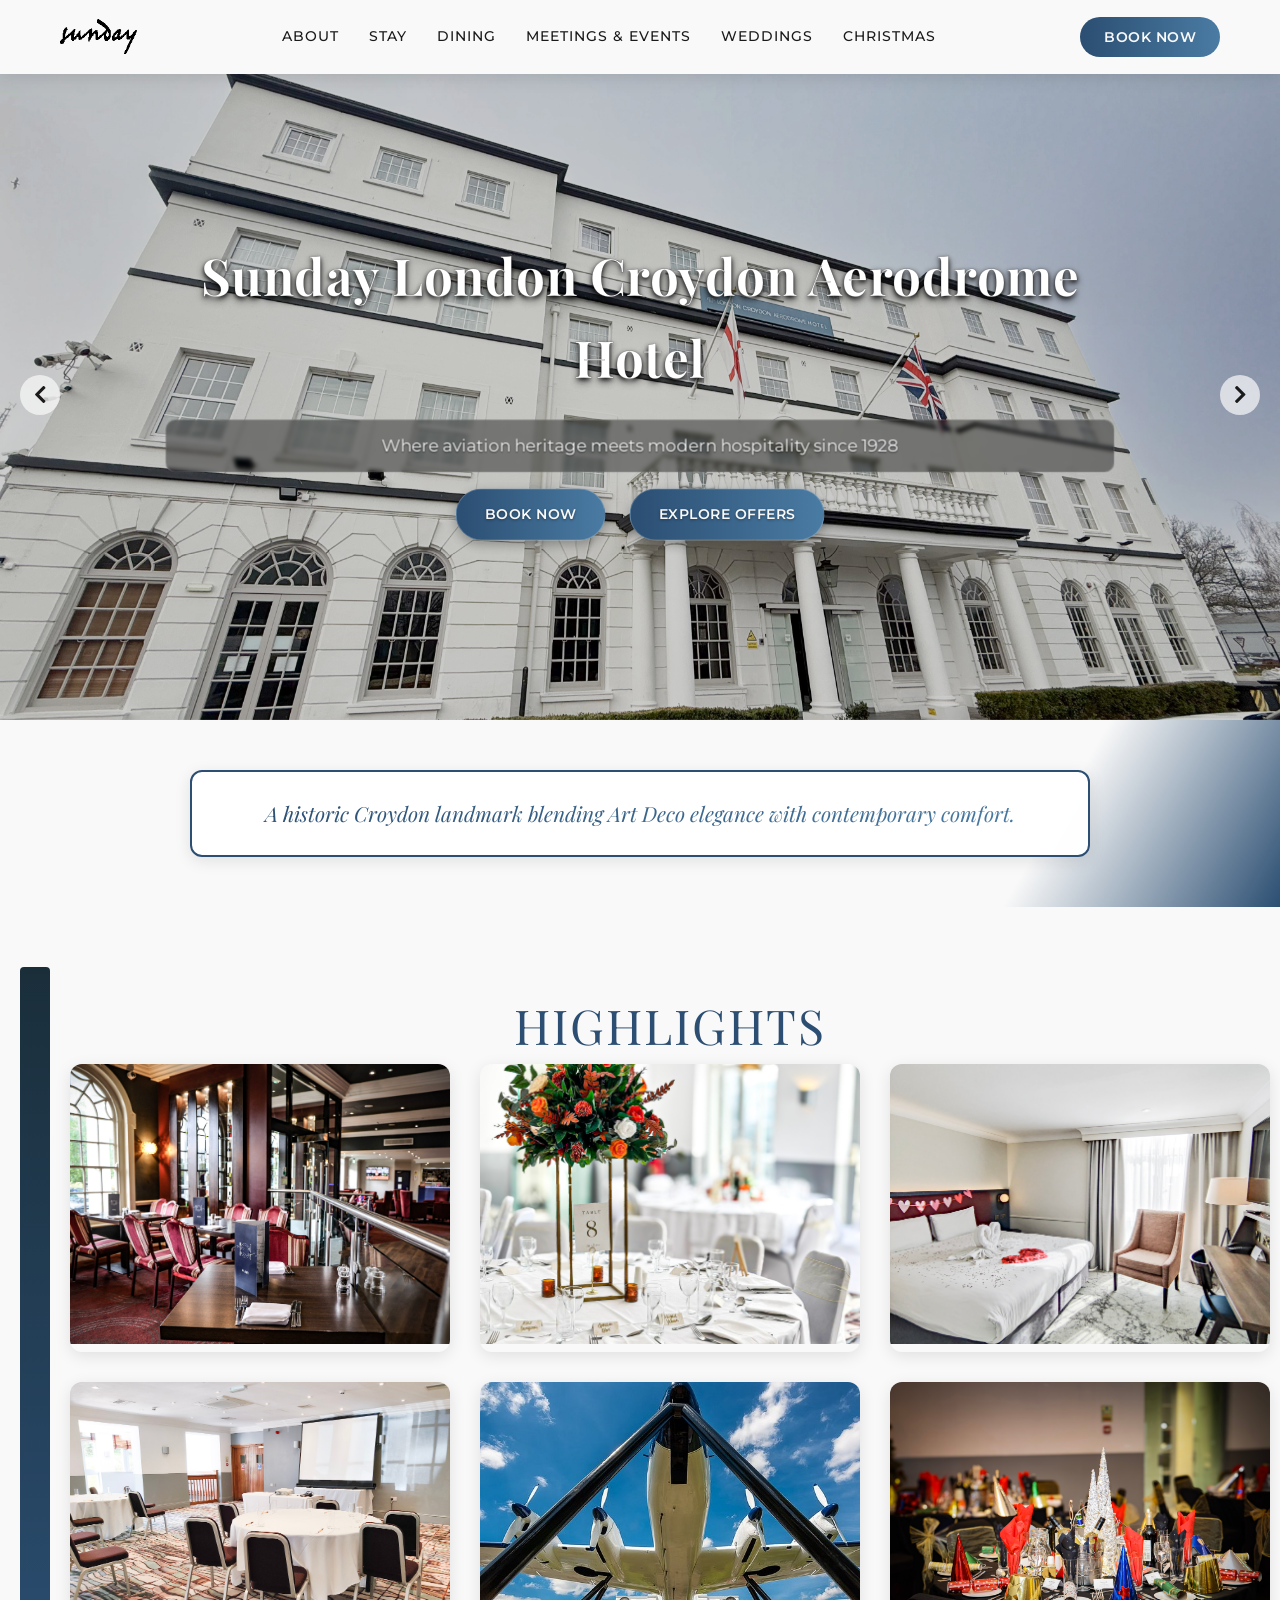
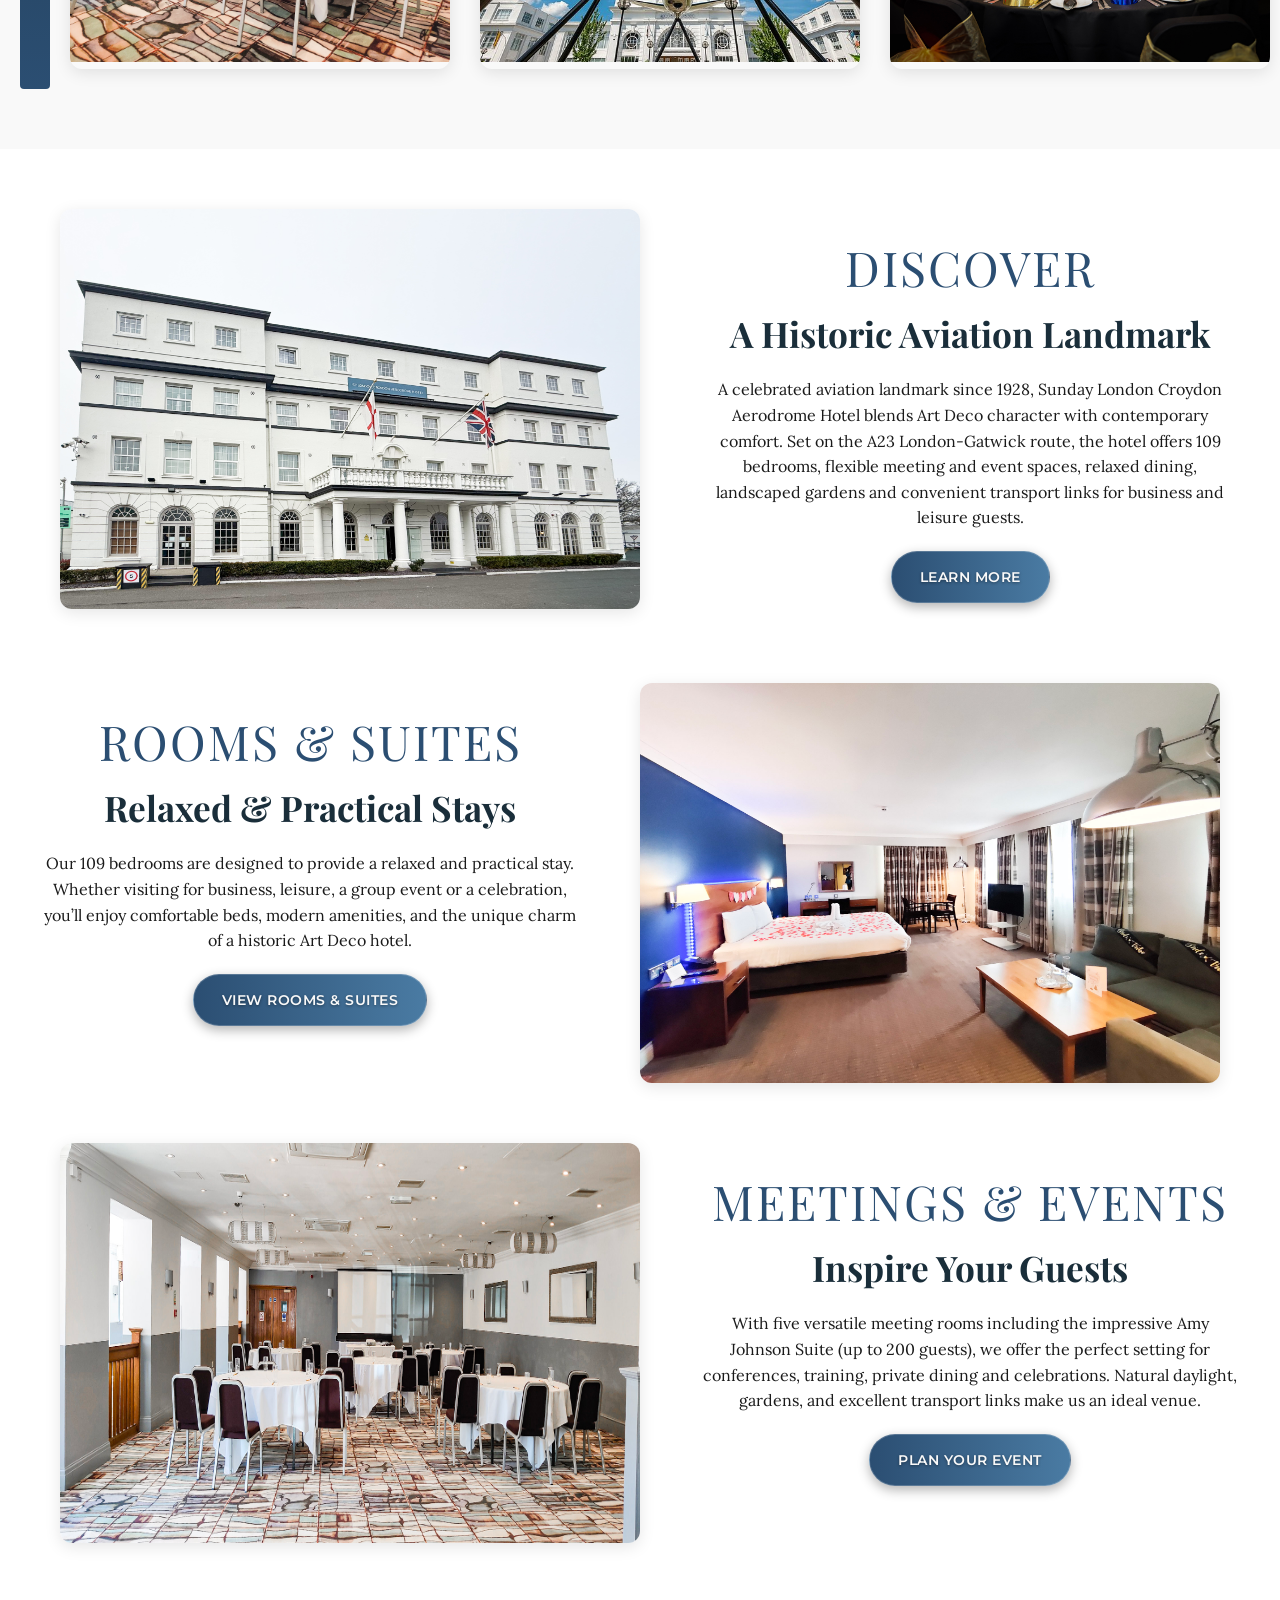
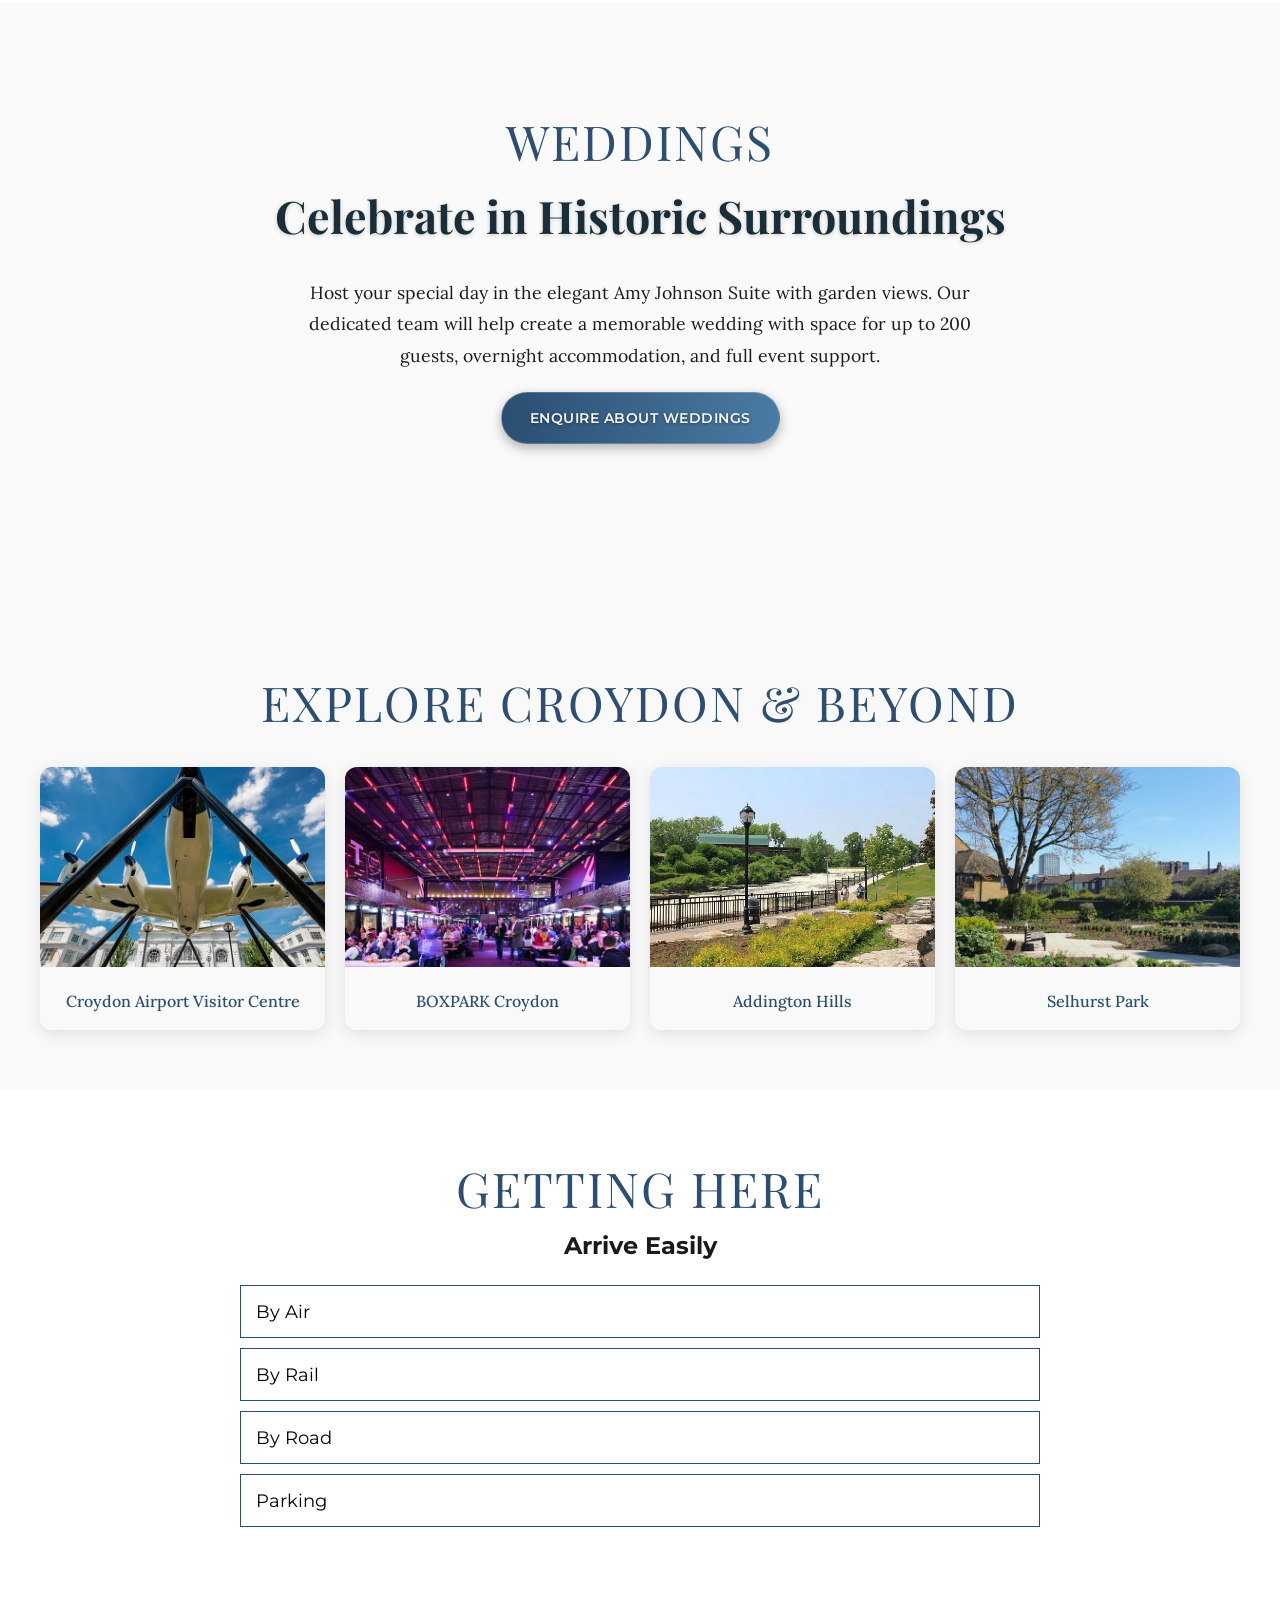
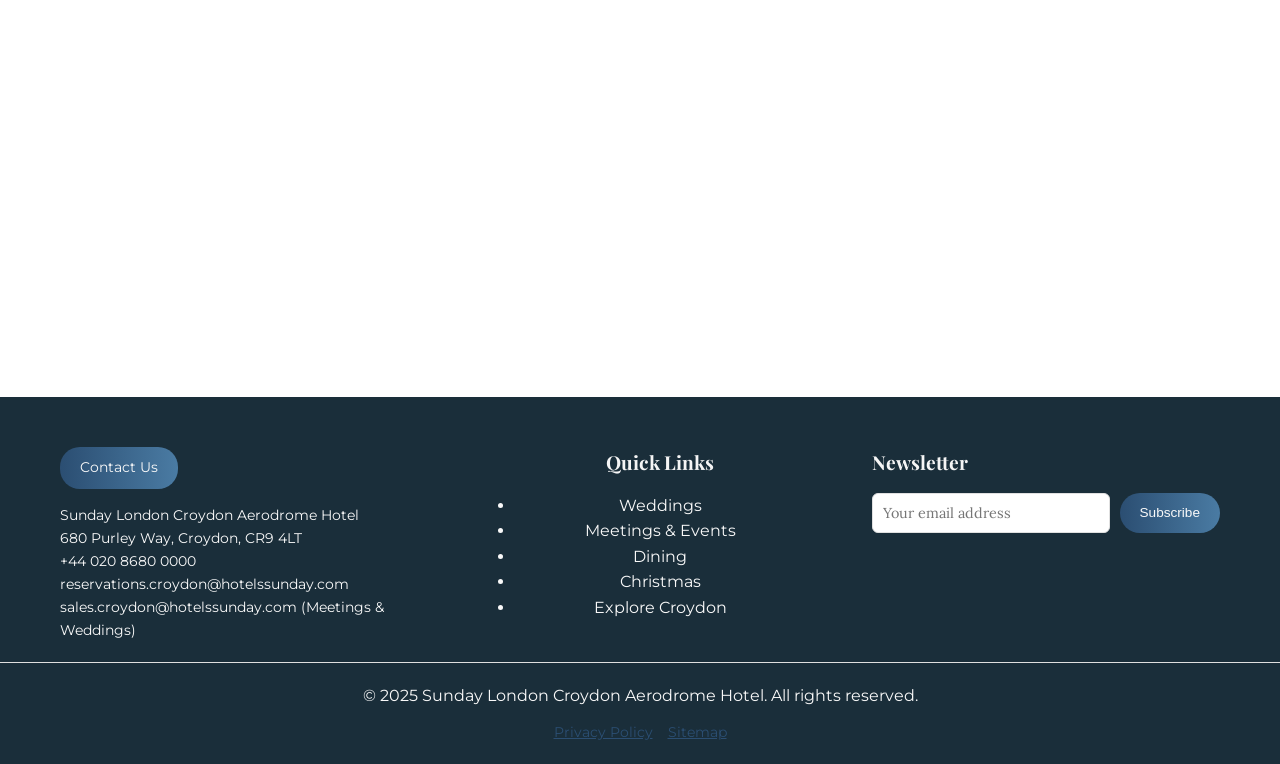
==== commit 3db88e25: "update" ====
--- a/index.html
+++ b/index.html
@@ -112,7 +112,7 @@
         </div>
         <div class="nav-book">
           <a
-            href="https://booking.emea.hkclients.com/..."
+            href="https://booking.emea.hkclients.com/index.html#/booking/search?pc=ENSCN001&property_id=538d4b59-6581-4633-9ca7-206d6b80319e"
             class="btn-book"
             onclick="
               gtag('event', 'click', {
@@ -148,7 +148,7 @@
             <h1>Sunday London Croydon Aerodrome Hotel</h1>
             <p>Where aviation heritage meets modern hospitality since 1928</p>
             <a
-              href="https://booking.emea.hkclients.com/..."
+              href="https://booking.emea.hkclients.com/index.html#/booking/search?pc=ENSCN001&property_id=538d4b59-6581-4633-9ca7-206d6b80319e"
               class="btn-primary"
               onclick="
                 gtag('event', 'click', {
@@ -518,8 +518,8 @@
         </p>
         <ul class="footer-legal">
           <li><a href="privacy.html">Privacy Policy</a></li>
-          <li><a href="terms.html">Terms & Conditions</a></li>
-          <li><a href="sitemap.html">Sitemap</a></li>
+          <!-- <li><a href="terms.html">Terms & Conditions</a></li> -->
+          <li><a href="sitemap.xml">Sitemap</a></li>
         </ul>
       </div>
     </footer>
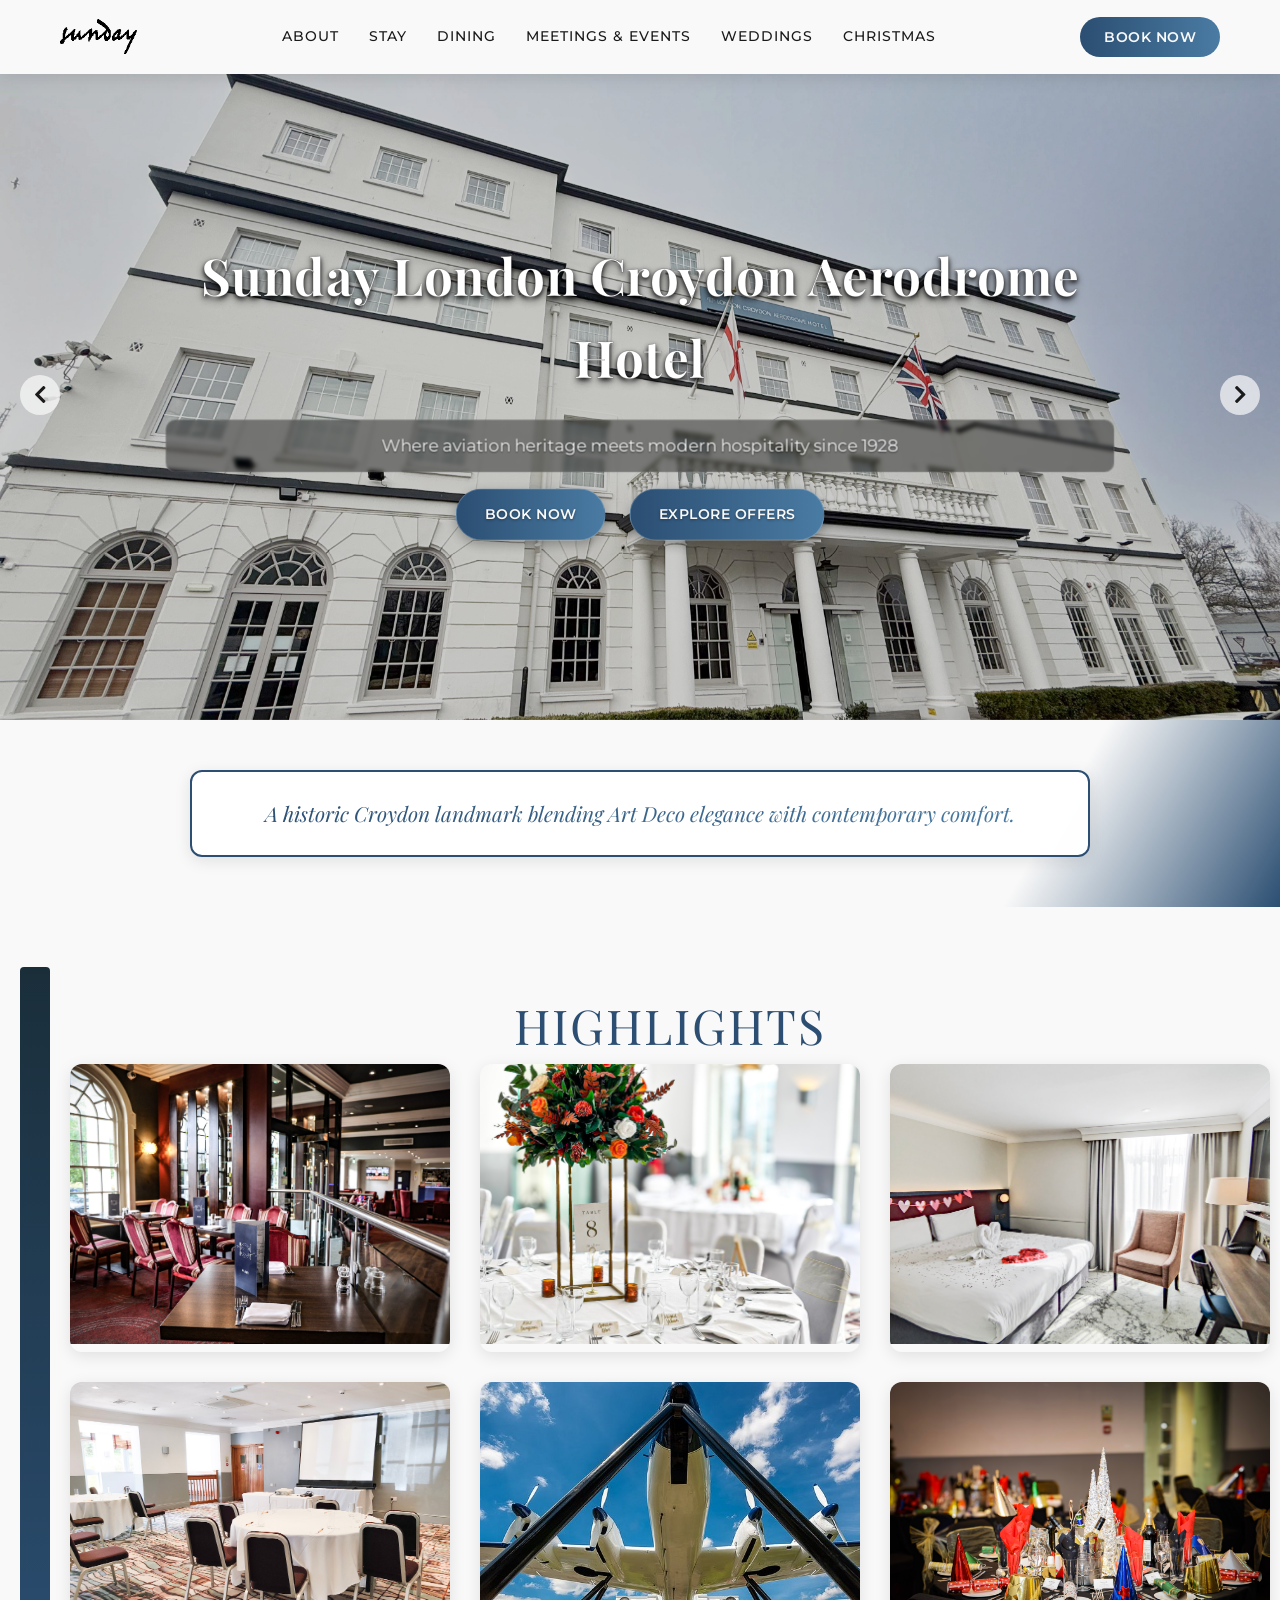
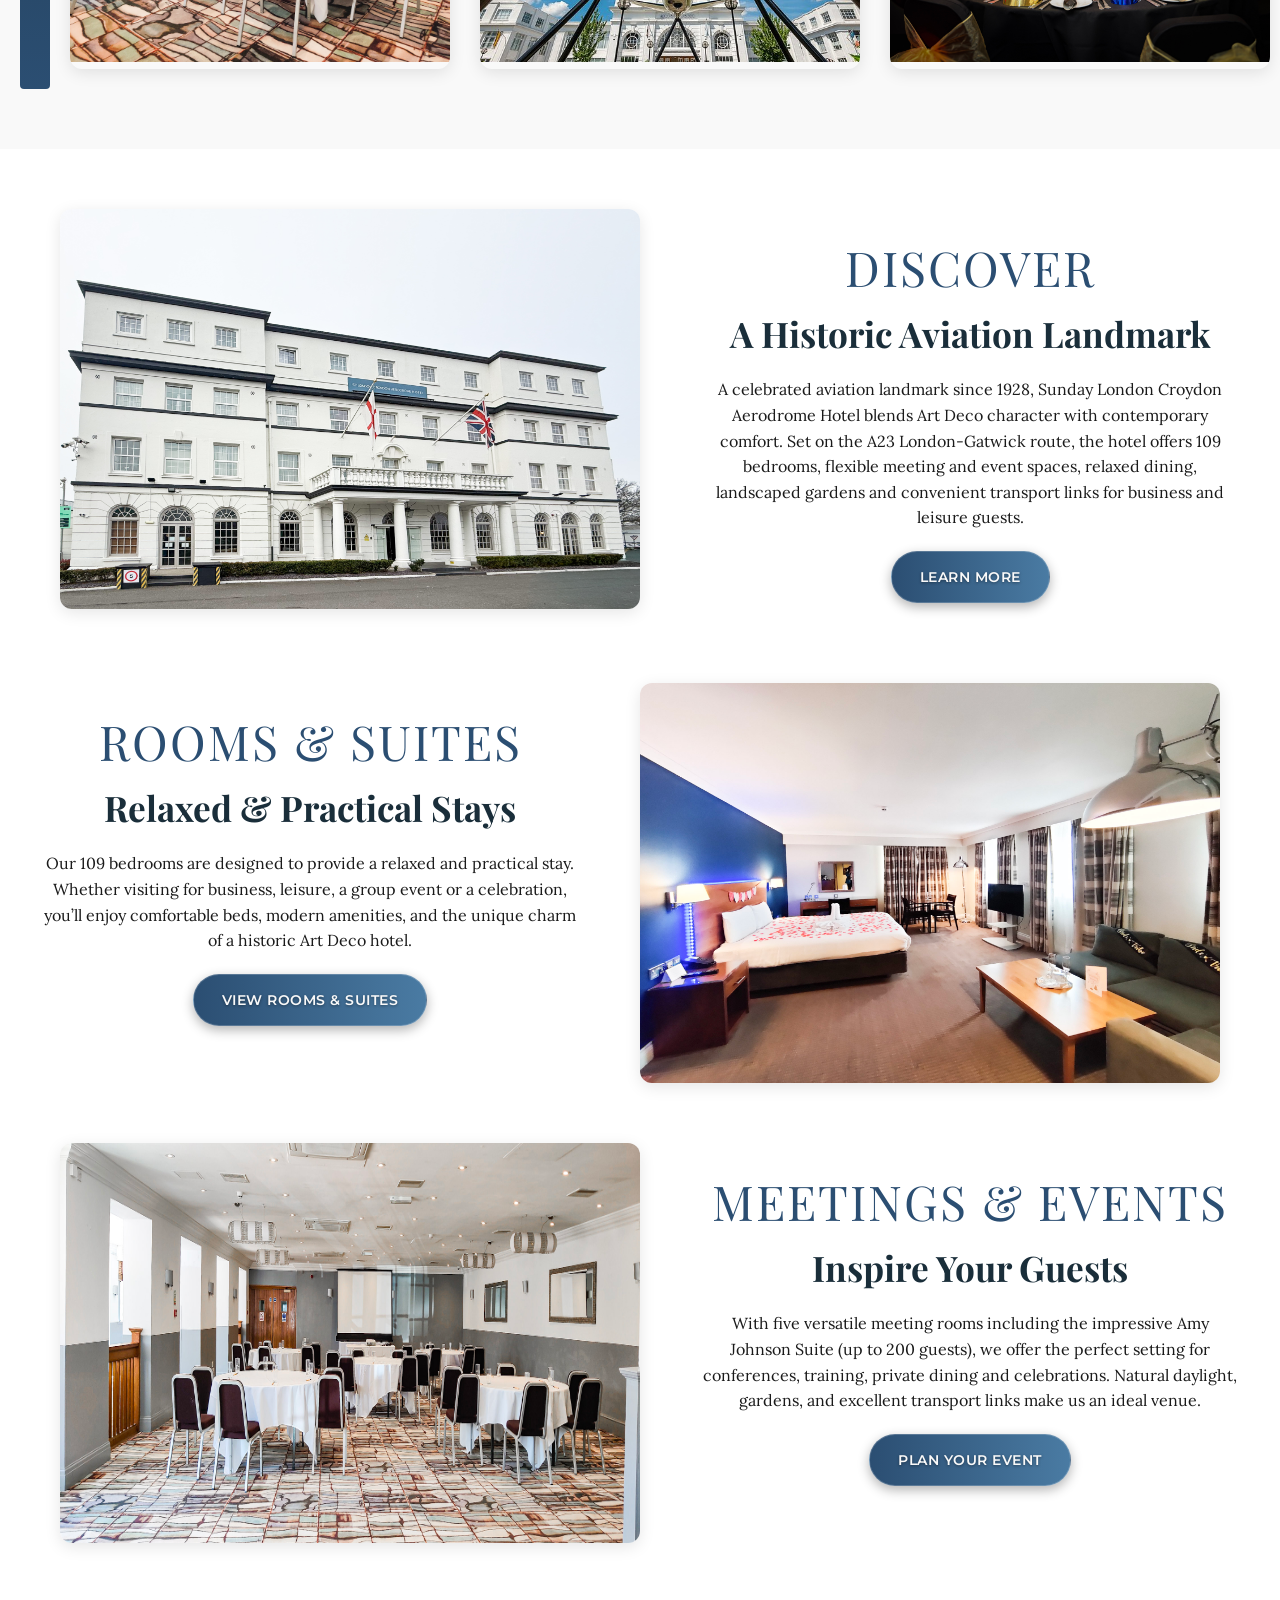
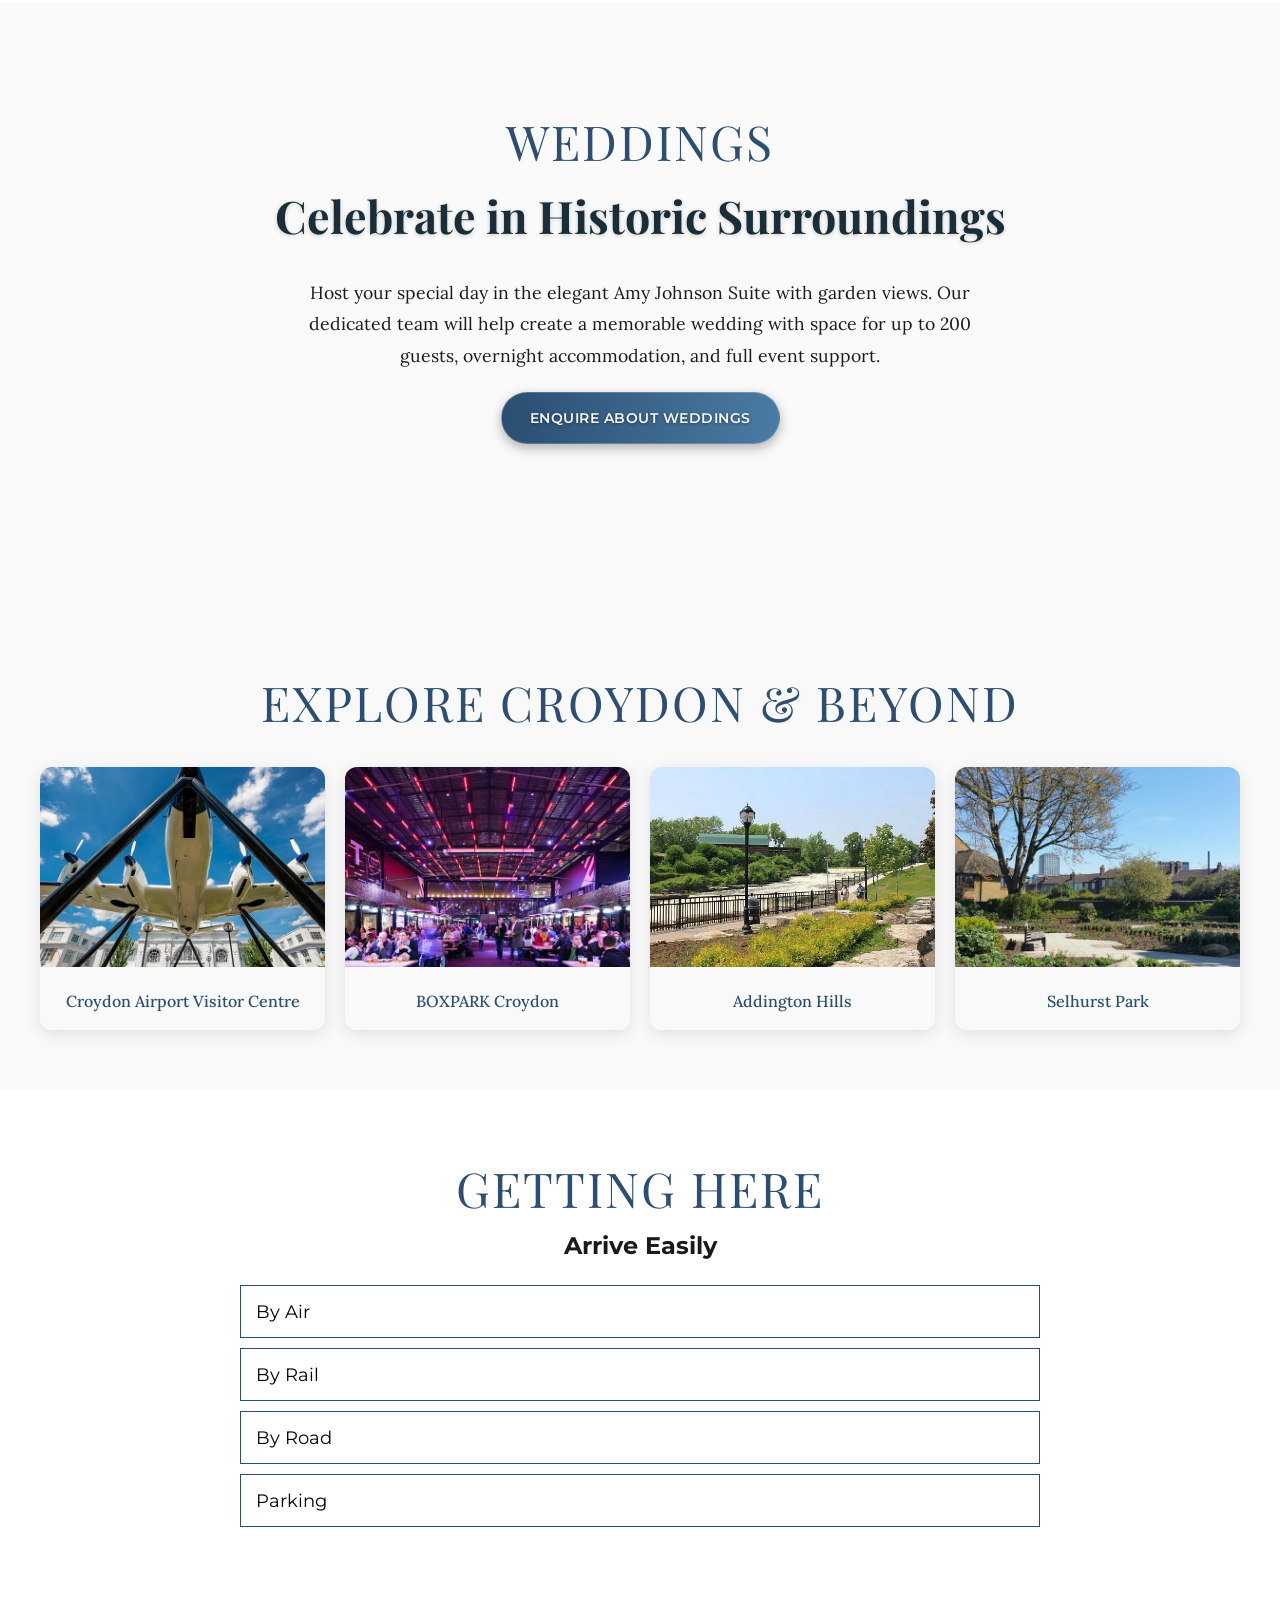
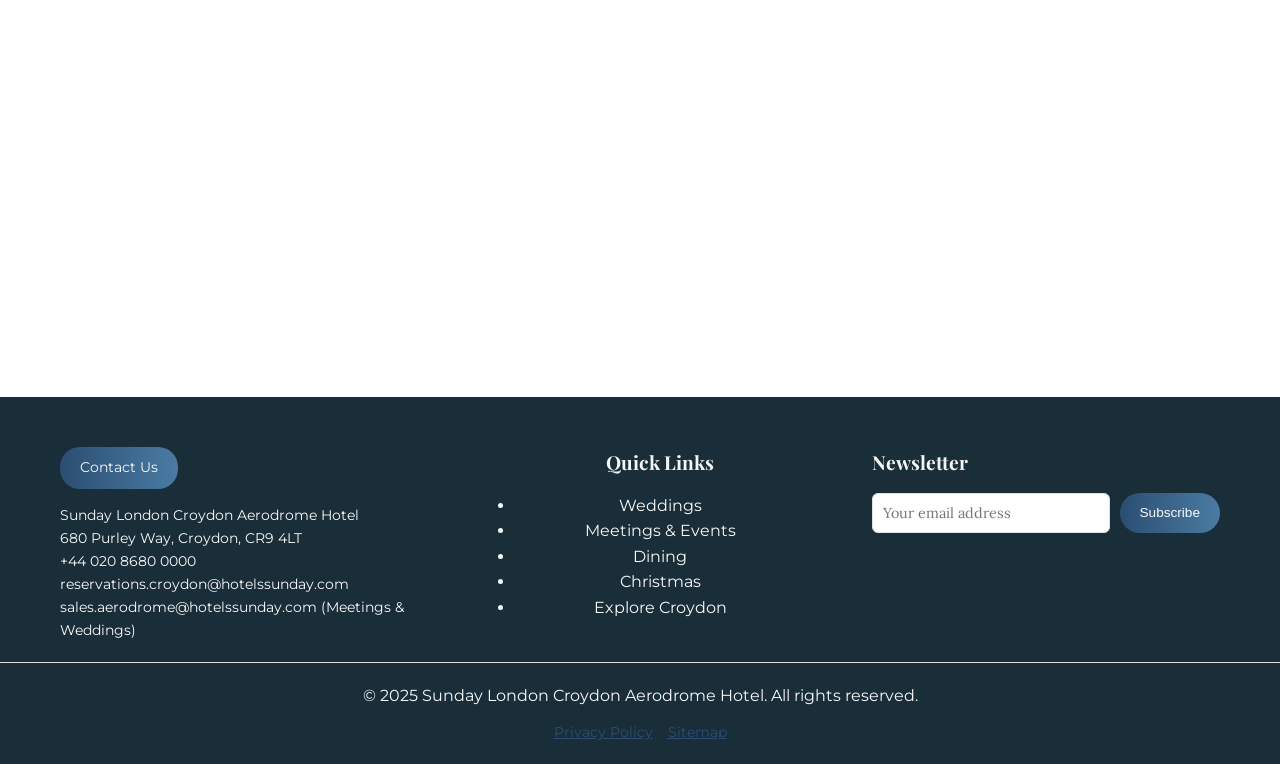
==== commit de8eb950: "mail update" ====
--- a/index.html
+++ b/index.html
@@ -451,7 +451,7 @@
     <!-- Map -->
     <section class="map-container">
       <iframe
-        src="https://www.google.com/maps/embed?pb=!1m18!1m12!1m3!1d2489.5!2d-0.118!3d51.38!2m3!1f0!2f0!3f0!3m2!1i1024!2i768!4f13.1!3m3!1m2!1s0x4876063b0b0b0b0b%3A0x1234567890abcdef!2s680%20Purley%20Way%2C%20Croydon%20CR9%204LT!5e0!3m2!1sen!2suk!4v1740000000000"
+        src="https://www.google.com/maps/embed?pb=!1m18!1m12!1m3!1d2491.4863833905924!2d-0.11724280000000001!3d51.3573546!2m3!1f0!2f0!3f0!3m2!1i1024!2i768!4f13.1!3m3!1m2!1s0x48760767fc62a25f%3A0x9eec105c5a04e677!2sLondon%20Croydon%20Aerodrome%20Hotel%20by%20Sunday!5e0!3m2!1sen!2sin!4v1779097655498!5m2!1sen!2sin"
         width="600"
         height="450"
         style="border: 0"
@@ -472,8 +472,8 @@
             <a href="mailto:reservations.croydon@hotelssunday.com"
               >reservations.croydon@hotelssunday.com</a
             ><br />
-            <a href="mailto:sales.croydon@hotelssunday.com"
-              >sales.croydon@hotelssunday.com</a
+            <a href="mailto:sales.aerodrome@hotelssunday.com"
+              >sales.aerodrome@hotelssunday.com</a
             >
             (Meetings & Weddings)
           </address>
@@ -491,7 +491,7 @@
         <div class="footer-column newsletter">
           <h4>Newsletter</h4>
           <form
-            action="https://formsubmit.co/sales.croydon@hotelssunday.com"
+            action="https://formsubmit.co/sales.aerodrome@hotelssunday.com"
             method="POST"
             class="newsletter-form"
           >
